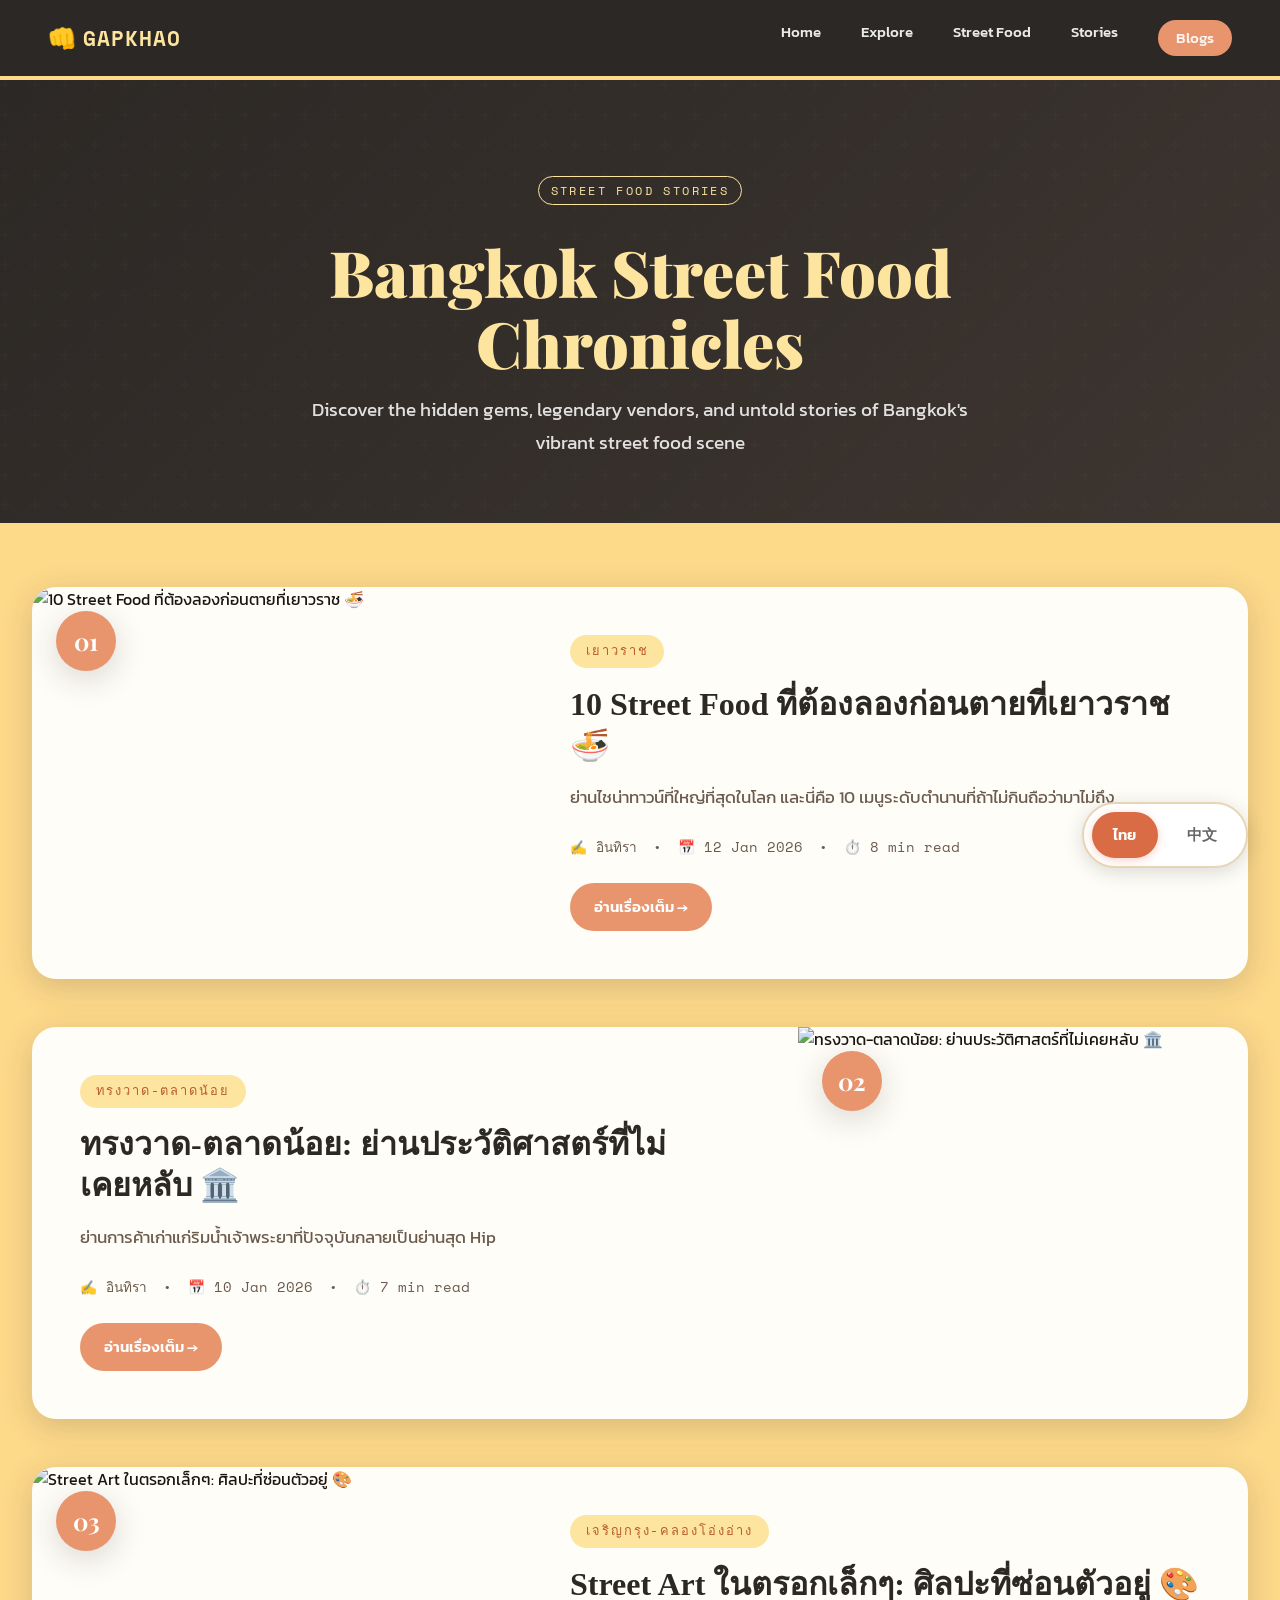
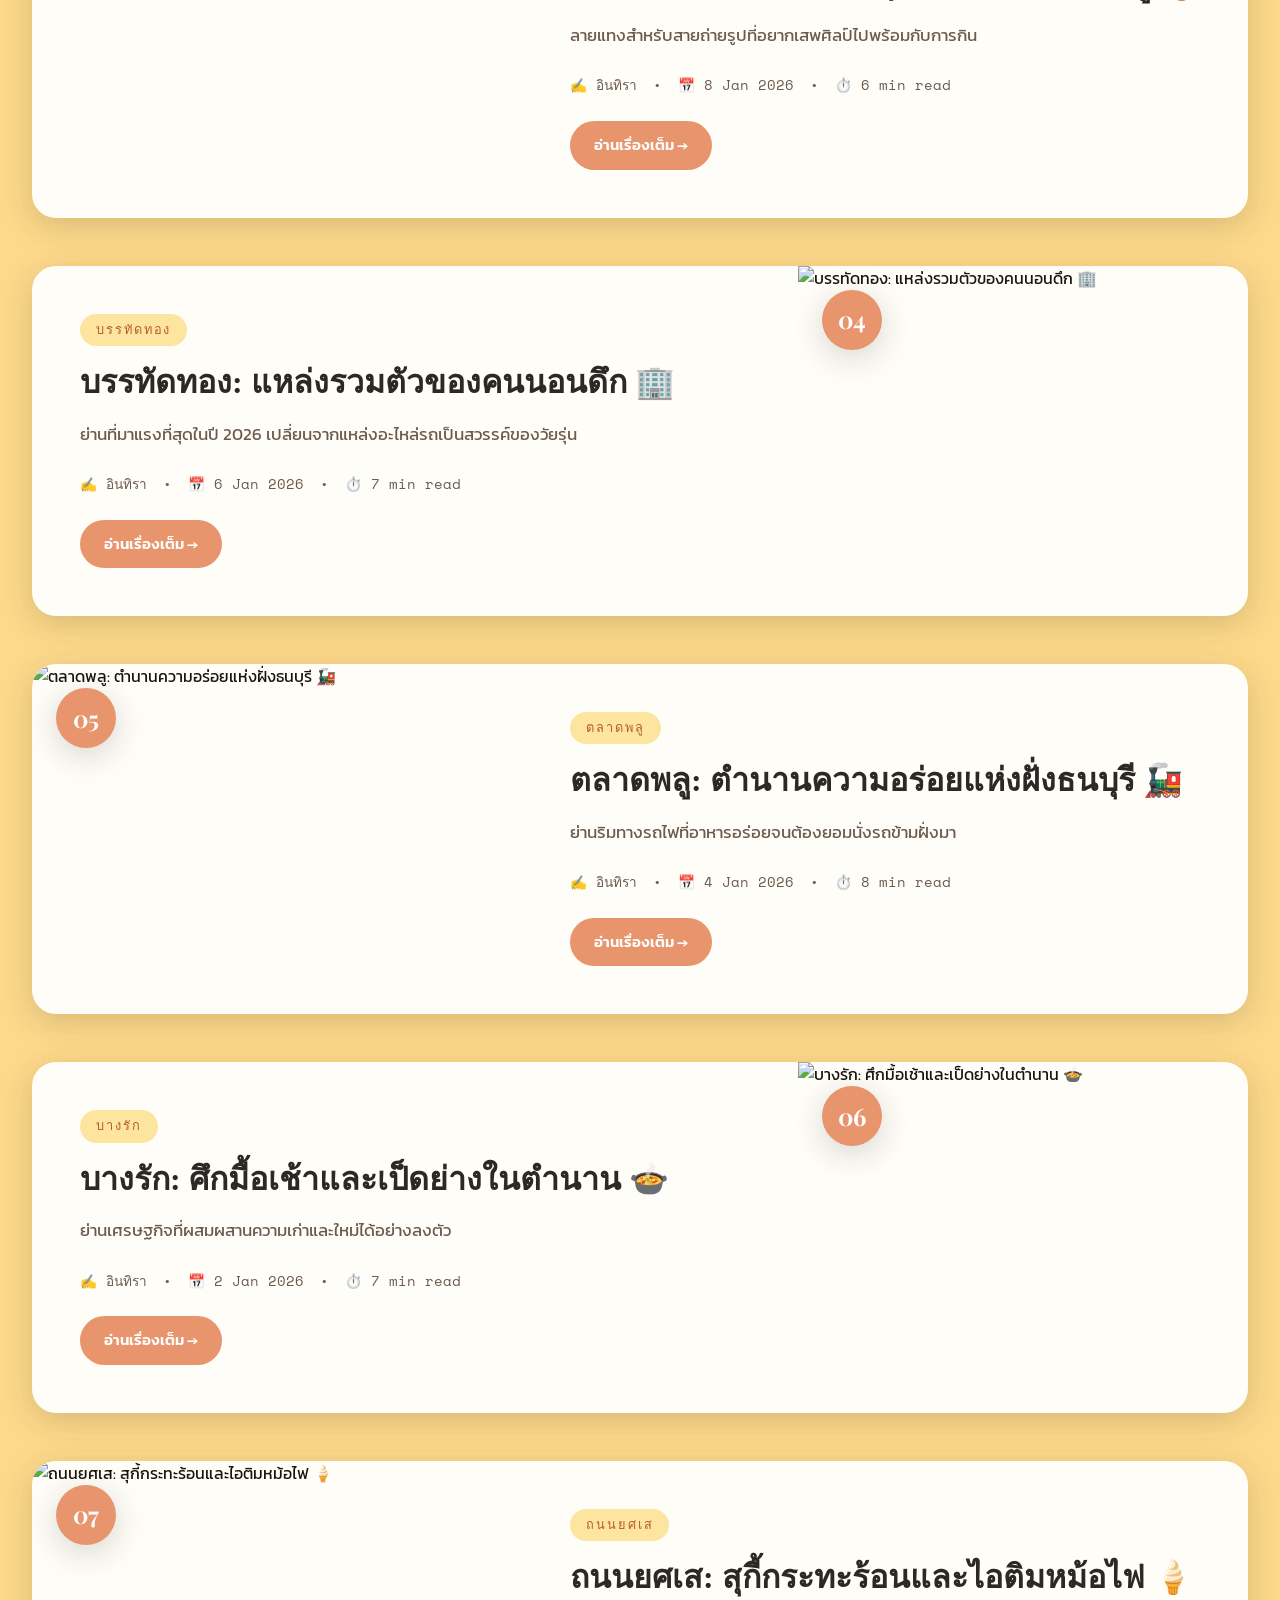
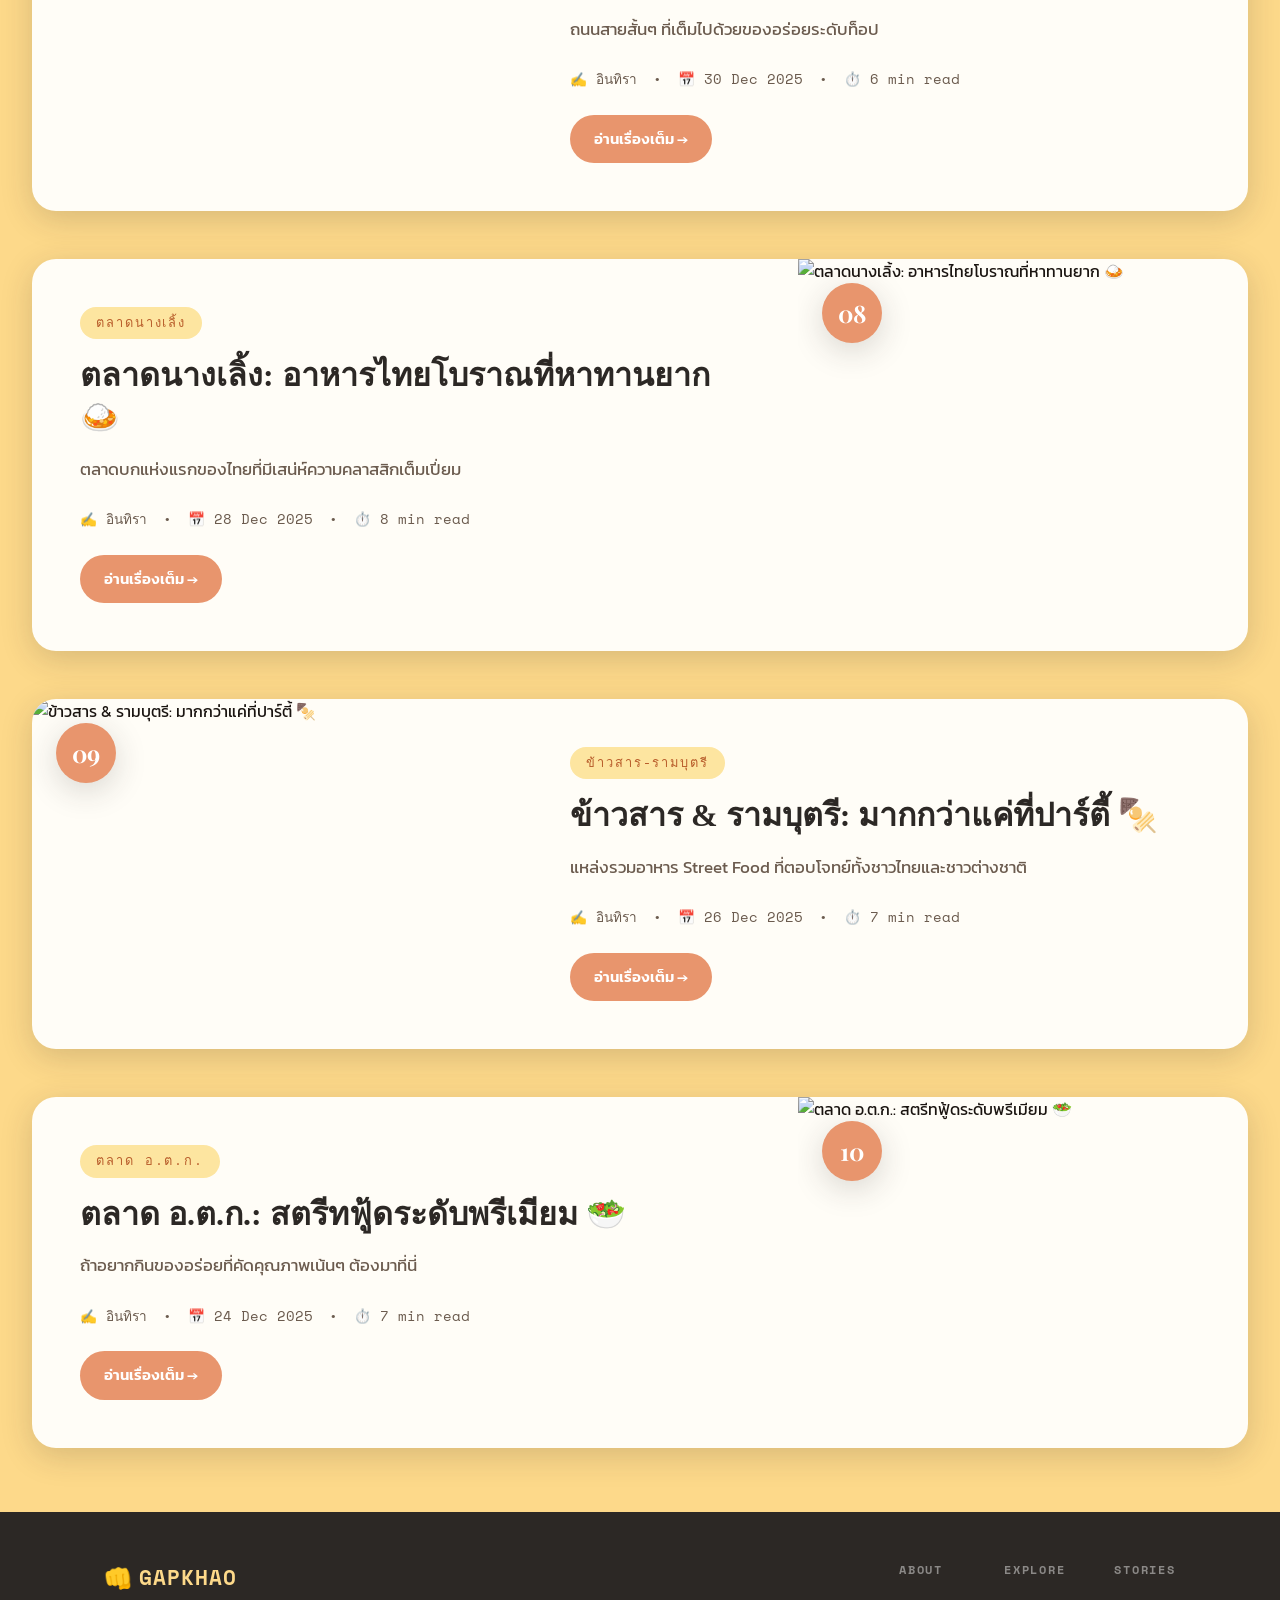
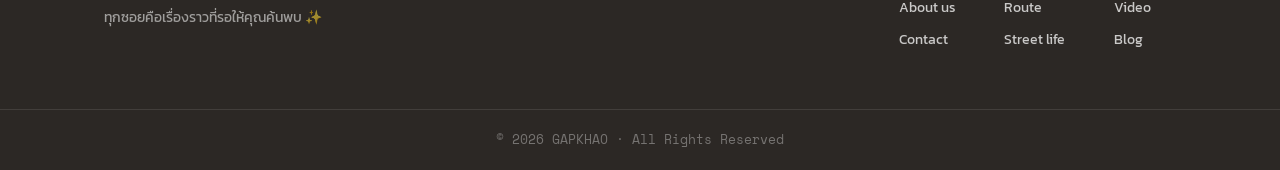
==== GAPKHAO/blogs.html @ a1fffa20 "Add files via upload" ====
<!DOCTYPE html>
<html lang="th">
<head>
  <meta charset="UTF-8" />
  <meta name="viewport" content="width=device-width, initial-scale=1.0" />
  <meta name="description" content="GAPKHAO - Bangkok Street Food Blogs" />
  <title>Blogs | GAPKHAO</title>
  <link rel="preconnect" href="https://fonts.googleapis.com" />
  <link rel="preconnect" href="https://fonts.gstatic.com" crossorigin />
  <link href="https://fonts.googleapis.com/css2?family=Playfair+Display:ital,wght@0,400;0,700;0,900;1,400;1,700&family=Kanit:wght@300;400;500;600;700&family=Space+Mono:wght@400;700&display=swap" rel="stylesheet" />
  <link rel="stylesheet" href="css/style.css" />
  <link rel="stylesheet" href="css/stories-blog.css" />
  <link rel="stylesheet" href="css/blogs-page.css" />
  <link rel="stylesheet" href="css/language-switcher-cn.css" />
</head>
<body>

  <!-- ========== NAVBAR ========== -->
  <header class="navbar scrolled" id="navbar">
    <div class="nav-container">
      <a href="index.html" class="logo">
        <span class="logo-fist">👊</span>
        <span class="logo-text">GAPKHAO</span>
      </a>
      <nav class="nav-links" id="navLinks">
        <a href="index.html" class="nav-link" data-translate="navbar.home">Home</a>
        <a href="explore.html" class="nav-link" data-translate="navbar.explore">Explore</a>
        <a href="street-food.html" class="nav-link" data-translate="navbar.streetFood">Street Food</a>
        <a href="stories.html" class="nav-link" data-translate="navbar.stories">Stories</a>
        <a href="blogs.html" class="nav-link nav-link--active" data-translate="navbar.blogs">Blogs</a>
      </nav>
      <button class="hamburger" id="hamburger" aria-label="Toggle menu">
        <span></span><span></span><span></span>
      </button>
    </div>
  </header>

  <!-- Language Switcher -->
  <div class="language-switcher" id="languageSwitcher">
    <button class="lang-btn active" data-lang="th">ไทย</button>
    <button class="lang-btn" data-lang="zh">中文</button>
  </div>

  <main style="padding-top: 80px;">

    <!-- ========== BLOGS HERO ========== -->
    <section class="blogs-hero">
      <div class="blogs-hero-content">
        <span class="section-tag" data-translate="blogsPage.tag">Street Food Stories</span>
        <h1 class="blogs-hero-title" data-translate="blogsPage.title">Bangkok Street Food Chronicles</h1>
        <p class="blogs-hero-subtitle" data-translate="blogsPage.subtitle">Discover the hidden gems, legendary vendors, and untold stories of Bangkok's vibrant street food scene</p>
      </div>
    </section>

    <!-- ========== BLOGS GRID (HORIZONTAL CARDS) ========== -->
    <section class="blogs-main-section">
      <div class="container-wide">
        <div class="blogs-horizontal-grid" id="blogsHorizontalGrid">
          <!-- Blogs will be inserted here by JavaScript -->
        </div>
      </div>
    </section>

  </main>

  <!-- ========== FOOTER ========== -->
  <footer class="site-footer">
    <div class="footer-inner">
      <div class="footer-brand">
        <a href="index.html" class="logo logo--light">
          <span class="logo-fist">👊</span>
          <span class="logo-text">GAPKHAO</span>
        </a>
        <p data-translate="footer.tagline">ทุกซอยคือเรื่องราวที่รอให้คุณค้นพบ ✨</p>
      </div>

      <nav class="footer-nav">
        <div class="footer-col">
          <h4 data-translate="footer.about">ABOUT</h4>
          <a href="#" data-translate="footer.aboutUs">About us</a>
          <a href="#" data-translate="footer.contact">Contact</a>
        </div>
        <div class="footer-col">
          <h4 data-translate="footer.explore">EXPLORE</h4>
          <a href="explore.html" data-translate="footer.route">Route</a>
          <a href="street-life.html" data-translate="footer.streetLife">Street life</a>
        </div>
        <div class="footer-col">
          <h4 data-translate="footer.stories">STORIES</h4>
          <a href="stories.html" data-translate="footer.video">Video</a>
          <a href="blogs.html" data-translate="footer.blog">Blog</a>
        </div>
      </nav>
    </div>
    <div class="footer-bottom">
      <p data-translate="footer.copyright">© 2026 GAPKHAO · All Rights Reserved</p>
    </div>
  </footer>

  <!-- Toast notification -->
  <div class="toast" id="toast"></div>

  <script src="js/main.js"></script>
  <script src="js/stories-blog.js"></script>
  <script src="js/language-switcher-cn.js"></script>
</body>
</html>
---- GAPKHAO/css/style.css ----
/* ============================================================
   GAPKHAO — Thai Street Culture Website
   CSS Design System + Full Styles
   ============================================================ */

/* ── CSS Variables / Design Tokens ─────────────────────────── */
:root {
  /* Brand Palette (from spec image) */
  --color-header:       #2c2825;  /* Deep charcoal */
  --color-highlight:    #fde5a0;  /* Warm honey */
  --color-bg:           #fdd98a;  /* Golden amber */
  --color-bg-dark:      #e8956d;  /* Terra cotta */

  /* Extended palette */
  --color-text:         #1a1410;
  --color-text-light:   #6b5b4e;
  --color-white:        #fffdf7;
  --color-accent:       #d4a017;  /* Thai gold */
  --color-accent2:      #b85c2a;  /* Brick red */

  /* Typography */
  --font-display:       'Playfair Display', Georgia, serif;
  --font-body:          'Kanit', sans-serif;
  --font-mono:          'Space Mono', monospace;

  /* Spacing */
  --space-xs:  0.5rem;
  --space-sm:  1rem;
  --space-md:  2rem;
  --space-lg:  4rem;
  --space-xl:  6rem;

  /* Motion */
  --ease-out:  cubic-bezier(0.22, 1, 0.36, 1);
  --ease-in-out: cubic-bezier(0.65, 0, 0.35, 1);

  /* Borders */
  --radius-sm:  8px;
  --radius-md:  16px;
  --radius-lg:  24px;
  --radius-pill: 9999px;

  /* Shadows */
  --shadow-sm:  0 2px 8px rgba(44,40,37,0.12);
  --shadow-md:  0 8px 32px rgba(44,40,37,0.18);
  --shadow-lg:  0 24px 64px rgba(44,40,37,0.22);
}

/* ── Reset & Base ────────────────────────────────────────────── */
*, *::before, *::after { box-sizing: border-box; margin: 0; padding: 0; }

html {
  scroll-behavior: smooth;
  scroll-padding-top: 80px;
}

body {
  font-family: var(--font-body);
  background-color: var(--color-bg);
  color: var(--color-text);
  line-height: 1.6;
  overflow-x: hidden;
}

img { display: block; width: 100%; height: 100%; object-fit: cover; }
a { text-decoration: none; color: inherit; }
ul { list-style: none; }
button { cursor: pointer; border: none; background: none; font-family: inherit; }

/* ── Container ───────────────────────────────────────────────── */
.container {
  width: min(90%, 1200px);
  margin-inline: auto;
  padding-block: var(--space-lg);
}

/* ── Typography ─────────────────────────────────────────────── */
.section-tag {
  display: inline-block;
  font-family: var(--font-mono);
  font-size: 0.75rem;
  text-transform: uppercase;
  letter-spacing: 0.2em;
  color: var(--color-accent2);
  border: 1.5px solid var(--color-accent2);
  padding: 4px 12px;
  border-radius: var(--radius-pill);
  margin-bottom: 1rem;
}

.section-title {
  font-family: var(--font-display);
  font-size: clamp(1.8rem, 4vw, 3rem);
  font-weight: 700;
  color: var(--color-header);
  line-height: 1.2;
}

.section-sub {
  color: var(--color-text-light);
  font-size: 1.05rem;
  margin-top: 0.5rem;
}

.section-header {
  text-align: center;
  margin-bottom: var(--space-md);
}

/* ── Buttons ─────────────────────────────────────────────────── */
.btn {
  display: inline-flex;
  align-items: center;
  gap: 0.5rem;
  padding: 14px 32px;
  border-radius: var(--radius-pill);
  font-family: var(--font-body);
  font-weight: 600;
  font-size: 0.95rem;
  transition: transform 0.2s var(--ease-out), box-shadow 0.2s, background 0.2s;
  letter-spacing: 0.04em;
}

.btn:hover { transform: translateY(-2px); box-shadow: var(--shadow-md); }
.btn:active { transform: translateY(0); }

.btn--primary {
  background: var(--color-bg-dark);
  color: var(--color-white);
}
.btn--primary:hover { background: var(--color-accent2); }

.btn--outline {
  border: 2px solid var(--color-white);
  color: var(--color-white);
}
.btn--outline:hover { background: rgba(255,255,255,0.15); }

.btn--sm { padding: 8px 18px; font-size: 0.8rem; }
.btn--full { width: 100%; justify-content: center; }

/* ── Navbar ─────────────────────────────────────────────────── */
.navbar {
  position: fixed;
  top: 0; left: 0; right: 0;
  z-index: 1000;
  background: var(--color-header);
  box-shadow: var(--shadow-md);
  transition: background 0.4s, box-shadow 0.4s;
}

.navbar.scrolled {
  background: var(--color-header);
  box-shadow: var(--shadow-md);
}

/* Ensure navbar text is always readable on non-home pages */
.navbar:not(:has(~ .hero)) {
  background: var(--color-header) !important;
}

.navbar:not(:has(~ .hero)) .logo-text {
  color: var(--color-highlight) !important;
}

.navbar:not(:has(~ .hero)) .nav-link {
  color: rgba(255,255,255,0.9) !important;
}

/* Home page hero - transparent navbar */
.hero ~ .navbar,
body > .navbar:first-of-type {
  background: transparent;
  box-shadow: none;
}

body > .navbar:first-of-type:not(.scrolled) {
  background: transparent;
  box-shadow: none;
}

.nav-container {
  display: flex;
  align-items: center;
  justify-content: space-between;
  padding: 20px clamp(1rem, 4vw, 3rem);
  max-width: 1400px;
  margin-inline: auto;
}

.logo {
  display: flex;
  align-items: center;
  gap: 6px;
  font-family: var(--font-mono);
  font-weight: 700;
  font-size: 1.3rem;
  letter-spacing: 0.05em;
}

.logo-fist { font-size: 1.4rem; }
.logo-text { color: var(--color-bg); }
.navbar:not(.scrolled) .logo-text { color: var(--color-highlight); }

.nav-links {
  display: flex;
  gap: 2.5rem;
}

.nav-link {
  font-family: var(--font-body);
  font-weight: 500;
  color: rgba(255,255,255,0.85);
  font-size: 0.95rem;
  position: relative;
  transition: color 0.2s;
}

.nav-link::after {
  content: '';
  position: absolute;
  bottom: -4px; left: 0;
  width: 0; height: 2px;
  background: var(--color-bg);
  transition: width 0.3s var(--ease-out);
}

.nav-link:hover, .nav-link--active { color: var(--color-highlight); }
.nav-link:hover::after, .nav-link--active::after { width: 100%; }

.nav-link--active {
  background: var(--color-bg-dark);
  padding: 6px 18px;
  border-radius: var(--radius-pill);
  color: var(--color-white);
}
.nav-link--active::after { display: none; }

/* Hamburger */
.hamburger {
  display: none;
  flex-direction: column;
  gap: 5px;
  padding: 4px;
}
.hamburger span {
  display: block;
  width: 24px; height: 2px;
  background: var(--color-white);
  border-radius: 2px;
  transition: transform 0.3s, opacity 0.3s;
}
.hamburger.open span:nth-child(1) { transform: translateY(7px) rotate(45deg); }
.hamburger.open span:nth-child(2) { opacity: 0; }
.hamburger.open span:nth-child(3) { transform: translateY(-7px) rotate(-45deg); }

/* ── Hero ────────────────────────────────────────────────────── */
.hero {
  position: relative;
  min-height: 100svh;
  display: flex;
  align-items: center;
  justify-content: center;
  overflow: hidden;
}

.hero-bg {
  position: absolute;
  inset: 0;
}

.hero-overlay {
  position: absolute;
  inset: 0;
  background: linear-gradient(
    135deg,
    rgba(44,40,37,0.82) 0%,
    rgba(44,40,37,0.55) 50%,
    rgba(44,40,37,0.7) 100%
  );
  z-index: 1;
}

.hero-img-grid {
  display: grid;
  grid-template-columns: 1fr 1fr;
  grid-template-rows: 1fr 1fr;
  height: 100%;
}

.hero-img-cell {
  background-size: cover;
  background-position: center;
  transition: transform 8s ease;
  animation: kenburns 12s ease-in-out infinite alternate;
}

.hero-img-cell:nth-child(2) { animation-delay: -3s; }
.hero-img-cell:nth-child(3) { animation-delay: -6s; }
.hero-img-cell:nth-child(4) { animation-delay: -9s; }

@keyframes kenburns {
  from { transform: scale(1); }
  to   { transform: scale(1.08); }
}

.hero-content {
  position: relative;
  z-index: 2;
  text-align: center;
  color: var(--color-white);
  padding: 2rem;
  max-width: 800px;
}

.hero-eyebrow {
  font-family: var(--font-mono);
  font-size: 0.8rem;
  letter-spacing: 0.35em;
  text-transform: uppercase;
  color: var(--color-highlight);
  margin-bottom: 1.5rem;
}

.hero-headline {
  font-family: var(--font-display);
  font-size: clamp(2.5rem, 7vw, 5.5rem);
  font-weight: 900;
  line-height: 1.05;
  margin-bottom: 1.5rem;
  text-shadow: 0 4px 24px rgba(0,0,0,0.4);
}

.hero-tagline {
  font-size: clamp(1rem, 2vw, 1.2rem);
  color: rgba(255,255,255,0.88);
  margin-bottom: 2.5rem;
  line-height: 1.8;
}

.hero-cta {
  display: flex;
  gap: 1rem;
  justify-content: center;
  flex-wrap: wrap;
}

.hero-cta .btn--primary { background: var(--color-bg-dark); }

/* Scroll hint */
.hero-scroll-hint {
  position: absolute;
  bottom: 2rem; left: 50%;
  transform: translateX(-50%);
  z-index: 2;
  display: flex;
  flex-direction: column;
  align-items: center;
  gap: 0.5rem;
  color: rgba(255,255,255,0.6);
  font-family: var(--font-mono);
  font-size: 0.7rem;
  letter-spacing: 0.2em;
}

.scroll-line {
  width: 1px;
  height: 48px;
  background: linear-gradient(to bottom, rgba(255,255,255,0.6), transparent);
  animation: scrollPulse 2s ease-in-out infinite;
}

@keyframes scrollPulse {
  0%, 100% { transform: scaleY(1); opacity: 0.6; }
  50%       { transform: scaleY(1.2); opacity: 1; }
}

/* ── Ticker Strip ────────────────────────────────────────────── */
.ticker-strip {
  background: var(--color-header);
  color: var(--color-highlight);
  padding: 14px 0;
  overflow: hidden;
  white-space: nowrap;
}

.ticker-track {
  display: inline-flex;
  gap: 2rem;
  animation: ticker 25s linear infinite;
}

.ticker-track span {
  font-family: var(--font-display);
  font-size: 1rem;
  font-style: italic;
}

.ticker-dot { color: var(--color-bg-dark); font-style: normal !important; }

@keyframes ticker {
  from { transform: translateX(0); }
  to   { transform: translateX(-50%); }
}

/* ── Explore Section ─────────────────────────────────────────── */
.explore-section {
  background: var(--color-white);
}

.explore-layout {
  display: grid;
  grid-template-columns: 340px 1fr;
  gap: var(--space-md);
  align-items: start;
}

/* Filter Sidebar */
.explore-sidebar {
  background: var(--color-header);
  border-radius: var(--radius-lg);
  padding: 1.5rem;
  color: var(--color-white);
}

.filter-tabs {
  display: flex;
  gap: 0.5rem;
  flex-wrap: wrap;
  margin-bottom: 1.25rem;
}

.filter-btn {
  padding: 6px 16px;
  border-radius: var(--radius-pill);
  font-size: 0.85rem;
  font-weight: 600;
  background: rgba(255,255,255,0.1);
  color: rgba(255,255,255,0.7);
  transition: all 0.2s;
}

.filter-btn.active, .filter-btn:hover {
  background: var(--color-bg-dark);
  color: var(--color-white);
}

.filter-distance {
  margin-bottom: 1rem;
  font-size: 0.82rem;
  font-family: var(--font-mono);
  color: rgba(255,255,255,0.6);
}

.filter-distance input[type=range] {
  width: 100%;
  margin-top: 0.5rem;
  accent-color: var(--color-bg-dark);
}

.results-count {
  font-family: var(--font-mono);
  font-size: 0.75rem;
  color: rgba(255,255,255,0.5);
  margin-bottom: 1rem;
}

.place-list { display: flex; flex-direction: column; gap: 0.75rem; }

.place-card {
  display: flex;
  align-items: center;
  gap: 0.75rem;
  padding: 0.85rem 1rem;
  border-radius: var(--radius-md);
  background: rgba(255,255,255,0.06);
  border: 1.5px solid transparent;
  cursor: pointer;
  transition: all 0.25s;
}

.place-card:hover, .place-card.active {
  background: rgba(255,255,255,0.12);
  border-color: var(--color-bg-dark);
}

.place-card.active { border-color: var(--color-highlight); }

.place-pin { font-size: 1.2rem; flex-shrink: 0; }

.place-info strong {
  display: block;
  font-size: 0.9rem;
  font-weight: 600;
  color: var(--color-white);
}

.place-info span {
  font-size: 0.77rem;
  color: rgba(255,255,255,0.55);
}

/* Map */
.explore-map {
  position: relative;
  border-radius: var(--radius-lg);
  overflow: hidden;
  box-shadow: var(--shadow-lg);
  min-height: 480px;
}

.map-placeholder {
  position: relative;
  height: 480px;
}

.map-placeholder img {
  width: 100%;
  height: 100%;
  object-fit: cover;
  filter: saturate(0.8);
}

/* Map pins */
.map-pin {
  position: absolute;
  width: 18px; height: 18px;
  border-radius: 50%;
  background: var(--color-bg-dark);
  border: 3px solid white;
  box-shadow: 0 2px 8px rgba(0,0,0,0.3);
  cursor: pointer;
}

.pin-1 { top: 42%; left: 55%; }
.pin-2 { top: 28%; left: 38%; }
.pin-3 { top: 60%; left: 70%; }

.map-popup {
  display: none;
  position: absolute;
  bottom: 130%;
  left: 50%;
  transform: translateX(-50%);
  background: var(--color-header);
  color: var(--color-white);
  border-radius: var(--radius-md);
  padding: 1rem;
  width: 200px;
  box-shadow: var(--shadow-lg);
  text-align: center;
  gap: 0.5rem;
  flex-direction: column;
}

.map-pin:hover .map-popup { display: flex; }

.map-popup strong { font-size: 0.9rem; display: block; margin-bottom: 4px; }
.map-popup span { font-size: 0.75rem; color: rgba(255,255,255,0.65); display: block; margin-bottom: 0.75rem; }

/* ── Street Life Section ─────────────────────────────────────── */
.street-life-section {
  background: var(--color-bg);
}

.street-grid {
  display: grid;
  grid-template-columns: repeat(3, 1fr);
  grid-template-rows: auto auto;
  gap: 16px;
}

.street-card {
  position: relative;
  border-radius: var(--radius-lg);
  overflow: hidden;
  aspect-ratio: 4/3;
  cursor: pointer;
}

.street-card--tall {
  grid-row: span 2;
  aspect-ratio: unset;
}

.street-card--wide {
  grid-column: span 2;
}

.street-card img {
  transition: transform 0.6s var(--ease-out);
}

.street-card:hover img { transform: scale(1.06); }

.street-card-overlay {
  position: absolute;
  inset: 0;
  background: linear-gradient(to top, rgba(44,40,37,0.85) 0%, transparent 50%);
  display: flex;
  flex-direction: column;
  justify-content: flex-end;
  padding: 1.5rem;
  color: var(--color-white);
  transition: background 0.3s;
}

.street-card:hover .street-card-overlay {
  background: linear-gradient(to top, rgba(44,40,37,0.92) 0%, rgba(44,40,37,0.2) 60%);
}

.street-card-tag {
  display: inline-block;
  font-family: var(--font-mono);
  font-size: 0.7rem;
  letter-spacing: 0.15em;
  text-transform: uppercase;
  background: var(--color-bg-dark);
  padding: 3px 10px;
  border-radius: var(--radius-pill);
  margin-bottom: 0.6rem;
  width: fit-content;
}

.street-card-overlay h3 {
  font-family: var(--font-display);
  font-size: clamp(1rem, 2vw, 1.4rem);
  line-height: 1.3;
}

.street-card-overlay p {
  font-size: 0.82rem;
  color: rgba(255,255,255,0.75);
  margin-top: 0.4rem;
}

/* ── Stories / Blog Section ──────────────────────────────────── */
.stories-section {
  background: var(--color-highlight);
}

.stories-layout {
  display: grid;
  grid-template-columns: 1fr 1fr;
  gap: var(--space-md);
  align-items: start;
}

.stories-col-title {
  font-family: var(--font-display);
  font-size: 1.3rem;
  font-weight: 700;
  margin-bottom: 1.25rem;
  color: var(--color-header);
}

/* Video feature */
.video-feature { margin-bottom: 1.25rem; }

.video-thumb {
  position: relative;
  border-radius: var(--radius-md);
  overflow: hidden;
  aspect-ratio: 16/9;
  box-shadow: var(--shadow-md);
}

.play-btn {
  position: absolute;
  top: 50%; left: 50%;
  transform: translate(-50%, -50%);
  width: 56px; height: 56px;
  border-radius: 50%;
  background: var(--color-bg-dark);
  color: white;
  font-size: 1.2rem;
  display: flex;
  align-items: center;
  justify-content: center;
  box-shadow: var(--shadow-md);
  transition: transform 0.2s, background 0.2s;
}

.play-btn:hover { transform: translate(-50%, -50%) scale(1.1); background: var(--color-accent2); }

.play-btn--sm { width: 36px; height: 36px; font-size: 0.8rem; }

.video-meta { padding: 0.75rem 0; }
.video-meta h4 { font-size: 0.95rem; font-weight: 600; line-height: 1.4; color: var(--color-header); }
.video-meta p { font-size: 0.82rem; color: var(--color-text-light); margin-top: 4px; }
.video-meta span { font-size: 0.8rem; font-family: var(--font-mono); color: var(--color-accent2); }

.video-thumbs-row {
  display: grid;
  grid-template-columns: repeat(3, 1fr);
  gap: 0.75rem;
}

.video-thumb-sm {
  position: relative;
  border-radius: var(--radius-sm);
  overflow: hidden;
  aspect-ratio: 16/9;
}

/* Blog cards */
.blog-card {
  display: flex;
  gap: 1rem;
  align-items: center;
  padding: 1rem;
  background: var(--color-white);
  border-radius: var(--radius-md);
  margin-bottom: 0.75rem;
  box-shadow: var(--shadow-sm);
  transition: transform 0.2s, box-shadow 0.2s;
}

.blog-card:hover { transform: translateY(-2px); box-shadow: var(--shadow-md); }

.blog-img {
  width: 72px;
  height: 72px;
  border-radius: var(--radius-sm);
  flex-shrink: 0;
  display: flex;
  align-items: center;
  justify-content: center;
  color: rgba(255,255,255,0.5);
  font-size: 0.65rem;
}

.blog-text h4 {
  font-size: 0.9rem;
  font-weight: 600;
  color: var(--color-header);
  line-height: 1.4;
  margin-bottom: 4px;
}

.blog-text span {
  font-size: 0.75rem;
  color: var(--color-text-light);
  font-family: var(--font-mono);
}

/* ── Planer Section ──────────────────────────────────────────── */
.planer-section {
  background: var(--color-bg-dark);
}

.planer-section .section-tag { border-color: var(--color-highlight); color: var(--color-highlight); }
.planer-section .section-title { color: var(--color-white); }
.planer-section .section-sub { color: rgba(255,255,255,0.7); }

.planer-layout {
  display: grid;
  grid-template-columns: 1fr 1fr;
  gap: var(--space-md);
  align-items: start;
}

/* Form panel */
.planer-form {
  background: var(--color-header);
  border-radius: var(--radius-lg);
  padding: 2rem;
  color: var(--color-white);
}

.planer-form h3 {
  font-family: var(--font-display);
  font-size: 1.4rem;
  margin-bottom: 0.4rem;
}

.planer-sub {
  font-size: 0.85rem;
  color: rgba(255,255,255,0.55);
  margin-bottom: 1.5rem;
}

.day-selector {
  display: flex;
  align-items: center;
  gap: 1rem;
  flex-wrap: wrap;
  margin-bottom: 1.25rem;
  font-size: 0.9rem;
}

.day-btns { display: flex; gap: 0.5rem; flex-wrap: wrap; }

.day-btn {
  padding: 7px 16px;
  border-radius: var(--radius-pill);
  font-size: 0.82rem;
  font-weight: 600;
  background: rgba(255,255,255,0.1);
  color: rgba(255,255,255,0.7);
  transition: all 0.2s;
}

.day-btn.active, .day-btn:hover {
  background: var(--color-bg-dark);
  color: white;
}

.plan-name-field {
  margin-bottom: 1.25rem;
}

.plan-name-field label {
  display: block;
  font-size: 0.82rem;
  color: rgba(255,255,255,0.6);
  margin-bottom: 0.4rem;
}

.plan-name-field input {
  width: 100%;
  padding: 10px 14px;
  border-radius: var(--radius-sm);
  border: 1.5px solid rgba(255,255,255,0.15);
  background: rgba(255,255,255,0.08);
  color: white;
  font-family: var(--font-body);
  font-size: 0.9rem;
  outline: none;
  transition: border-color 0.2s;
}

.plan-name-field input:focus { border-color: var(--color-bg-dark); }
.plan-name-field input::placeholder { color: rgba(255,255,255,0.35); }

.planer-places { margin-bottom: 1.5rem; display: flex; flex-direction: column; gap: 0.65rem; }

.planer-place-item label {
  display: flex;
  align-items: center;
  gap: 0.6rem;
  padding: 0.75rem 1rem;
  border-radius: var(--radius-sm);
  background: rgba(255,255,255,0.06);
  cursor: pointer;
  transition: background 0.2s;
}

.planer-place-item label:hover { background: rgba(255,255,255,0.1); }

.planer-place-item input[type=checkbox] {
  accent-color: var(--color-bg-dark);
  width: 16px; height: 16px;
}

.planer-place-item strong {
  font-size: 0.88rem;
  font-weight: 600;
  flex: 1;
}

.planer-place-item small {
  display: block;
  font-size: 0.72rem;
  color: rgba(255,255,255,0.5);
  margin-top: 2px;
}

/* Preview panel */
.planer-preview {
  background: var(--color-header);
  border-radius: var(--radius-lg);
  padding: 2rem;
  color: var(--color-white);
}

.planer-preview h3 {
  font-family: var(--font-display);
  font-size: 1.3rem;
  margin-bottom: 1.25rem;
  color: var(--color-highlight);
}

.plan-list { display: flex; flex-direction: column; gap: 0.75rem; margin-bottom: 1.5rem; }

.plan-item {
  display: flex;
  align-items: center;
  gap: 1rem;
  padding: 0.85rem 1rem;
  border-radius: var(--radius-md);
  background: rgba(255,255,255,0.06);
  transition: transform 0.2s;
}

.plan-item:hover { transform: translateX(4px); }

.plan-num {
  width: 32px; height: 32px;
  border-radius: 50%;
  display: flex;
  align-items: center;
  justify-content: center;
  font-weight: 700;
  font-size: 0.85rem;
  flex-shrink: 0;
}

.plan-item--1 .plan-num { background: #e53e3e; }
.plan-item--2 .plan-num { background: #ed8936; }
.plan-item--3 .plan-num { background: #48bb78; }
.plan-item--4 .plan-num { background: #4299e1; }

.plan-item strong { display: block; font-size: 0.9rem; }
.plan-item small { font-size: 0.72rem; color: rgba(255,255,255,0.5); }

.plan-actions {
  display: flex;
  gap: 0.75rem;
  margin-bottom: 1rem;
}

.plan-actions .btn--outline { border-color: rgba(255,255,255,0.3); }

.bookmark-toggle { margin-top: 1rem; text-align: center; }

.bookmark-btn {
  display: inline-flex;
  align-items: center;
  gap: 0.5rem;
  padding: 8px 20px;
  border-radius: var(--radius-pill);
  border: 1.5px solid rgba(255,255,255,0.2);
  color: rgba(255,255,255,0.6);
  font-size: 0.85rem;
  transition: all 0.2s;
}

.bookmark-btn:hover, .bookmark-btn.active {
  border-color: var(--color-highlight);
  color: var(--color-highlight);
}

/* ── Footer ──────────────────────────────────────────────────── */
.site-footer {
  background: var(--color-header);
  color: var(--color-white);
  padding-top: 3rem;
}

.footer-inner {
  display: flex;
  gap: 4rem;
  padding: 0 clamp(1.5rem, 5vw, 4rem) 3rem;
  flex-wrap: wrap;
  max-width: 1200px;
  margin-inline: auto;
}

.footer-brand {
  flex: 1;
  min-width: 200px;
}

.footer-brand .logo-text { color: var(--color-bg); }
.logo--light .logo-text { color: var(--color-bg) !important; }

.footer-brand p {
  margin-top: 0.75rem;
  font-size: 0.88rem;
  color: rgba(255,255,255,0.55);
}

.footer-nav {
  display: flex;
  gap: 3rem;
  flex-wrap: wrap;
}

.footer-col h4 {
  font-family: var(--font-mono);
  font-size: 0.78rem;
  letter-spacing: 0.15em;
  color: rgba(255,255,255,0.45);
  margin-bottom: 1rem;
  text-transform: uppercase;
}

.footer-col a {
  display: block;
  font-size: 0.9rem;
  color: rgba(255,255,255,0.75);
  margin-bottom: 0.6rem;
  transition: color 0.2s;
}

.footer-col a:hover { color: var(--color-highlight); }

.footer-bottom {
  border-top: 1px solid rgba(255,255,255,0.1);
  text-align: center;
  padding: 1.25rem;
  font-size: 0.8rem;
  color: rgba(255,255,255,0.35);
  font-family: var(--font-mono);
}

/* ── Toast ───────────────────────────────────────────────────── */
.toast {
  position: fixed;
  bottom: 2rem; right: 2rem;
  background: var(--color-header);
  color: var(--color-highlight);
  padding: 1rem 1.5rem;
  border-radius: var(--radius-md);
  font-size: 0.9rem;
  box-shadow: var(--shadow-lg);
  z-index: 9999;
  transform: translateY(8px);
  opacity: 0;
  pointer-events: none;
  transition: opacity 0.3s, transform 0.3s;
}

.toast.show { opacity: 1; transform: translateY(0); }

/* ── Scroll Reveal Animations ────────────────────────────────── */
.reveal {
  opacity: 0;
  transform: translateY(36px);
  transition: opacity 0.7s var(--ease-out), transform 0.7s var(--ease-out);
}
.reveal.visible { opacity: 1; transform: translateY(0); }

.delay-1 { transition-delay: 0.12s; }
.delay-2 { transition-delay: 0.24s; }
.delay-3 { transition-delay: 0.36s; }

/* ── Responsive ──────────────────────────────────────────────── */
@media (max-width: 1024px) {
  .explore-layout { grid-template-columns: 1fr; }
  .explore-map { min-height: 320px; }
  .street-grid {
    grid-template-columns: repeat(2, 1fr);
  }
  .street-card--tall { grid-row: span 1; aspect-ratio: 4/3; }
  .street-card--wide { grid-column: span 2; }
  .stories-layout { grid-template-columns: 1fr; }
  .planer-layout { grid-template-columns: 1fr; }
}

@media (max-width: 768px) {
  .hamburger { display: flex; }

  .nav-links {
    position: fixed;
    top: 0; right: -100%;
    height: 100vh;
    width: 70vw;
    max-width: 320px;
    background: var(--color-header);
    flex-direction: column;
    justify-content: center;
    align-items: center;
    gap: 2rem;
    transition: right 0.4s var(--ease-out);
    box-shadow: -4px 0 40px rgba(0,0,0,0.4);
  }

  .nav-links.open { right: 0; }
  .nav-link { font-size: 1.1rem; color: var(--color-white); }

  .street-grid { grid-template-columns: 1fr; }
  .street-card--wide { grid-column: span 1; }

  .plan-actions { flex-direction: column; }

  .footer-inner { flex-direction: column; gap: 2rem; }
  .footer-nav { gap: 2rem; }

  .container { padding-block: var(--space-md); }
}

@media (max-width: 480px) {
  .hero-cta { flex-direction: column; align-items: center; }
  .btn { padding: 12px 24px; }
  .day-selector { flex-direction: column; align-items: flex-start; }
}

/* ── History Page ────────────────────────────────────────────── */
.history-hero {
  position: relative;
  min-height: 50vh;
  display: flex;
  align-items: center;
  justify-content: center;
  overflow: hidden;
}

.history-hero-bg {
  position: absolute;
  inset: 0;
}

.history-hero-bg img {
  width: 100%;
  height: 100%;
  object-fit: cover;
}

.history-hero-overlay {
  position: absolute;
  inset: 0;
  background: linear-gradient(135deg, rgba(44,40,37,0.85) 0%, rgba(44,40,37,0.65) 100%);
}

.history-hero-content {
  position: relative;
  z-index: 2;
  text-align: center;
  color: var(--color-white);
  padding: 2rem;
}

.history-hero-title {
  font-family: var(--font-display);
  font-size: clamp(2rem, 5vw, 3.5rem);
  font-weight: 900;
  line-height: 1.2;
  margin-top: 1rem;
  margin-bottom: 0.5rem;
}

.history-hero-subtitle {
  font-family: var(--font-mono);
  font-size: 1rem;
  letter-spacing: 0.2em;
  color: var(--color-highlight);
  text-transform: uppercase;
}

.history-section {
  background: var(--color-white);
  padding: var(--space-lg) 0;
}

.history-intro {
  max-width: 800px;
  margin: 0 auto 4rem;
  text-align: center;
}

.history-lead {
  font-size: clamp(1.1rem, 2vw, 1.3rem);
  line-height: 1.8;
  color: var(--color-text);
  font-weight: 400;
}

/* Timeline */
.history-timeline {
  max-width: 900px;
  margin: 0 auto;
  position: relative;
}

.history-timeline::before {
  content: '';
  position: absolute;
  left: 40px;
  top: 0;
  bottom: 0;
  width: 3px;
  background: linear-gradient(to bottom, var(--color-bg-dark), var(--color-accent));
}

.timeline-item {
  position: relative;
  padding-left: 100px;
  margin-bottom: 4rem;
}

.timeline-marker {
  position: absolute;
  left: 0;
  top: 0;
}

.timeline-icon {
  width: 80px;
  height: 80px;
  border-radius: 50%;
  background: var(--color-bg-dark);
  display: flex;
  align-items: center;
  justify-content: center;
  font-size: 2rem;
  box-shadow: var(--shadow-md);
  border: 4px solid var(--color-white);
}

.timeline-period {
  display: inline-block;
  font-family: var(--font-mono);
  font-size: 0.75rem;
  letter-spacing: 0.15em;
  text-transform: uppercase;
  color: var(--color-accent2);
  background: var(--color-highlight);
  padding: 4px 12px;
  border-radius: var(--radius-pill);
  margin-bottom: 0.75rem;
}

.timeline-title {
  font-family: var(--font-display);
  font-size: clamp(1.5rem, 3vw, 2rem);
  font-weight: 700;
  color: var(--color-header);
  margin-bottom: 0.75rem;
  line-height: 1.3;
}

.timeline-intro {
  font-size: 1.05rem;
  color: var(--color-text-light);
  margin-bottom: 1.5rem;
  line-height: 1.7;
}

.timeline-details {
  display: flex;
  flex-direction: column;
  gap: 1rem;
}

.detail-card {
  background: var(--color-bg);
  border-radius: var(--radius-md);
  padding: 1.5rem;
  border-left: 4px solid var(--color-bg-dark);
  transition: transform 0.2s, box-shadow 0.2s;
}

.detail-card:hover {
  transform: translateX(4px);
  box-shadow: var(--shadow-md);
}

.detail-card h4 {
  font-family: var(--font-body);
  font-size: 1.1rem;
  font-weight: 600;
  color: var(--color-header);
  margin-bottom: 0.5rem;
}

.detail-card p {
  font-size: 0.95rem;
  line-height: 1.7;
  color: var(--color-text);
}

.highlight-card {
  background: var(--color-highlight);
  border-left-color: var(--color-accent);
}

.highlight-card h4 {
  color: var(--color-accent2);
}

/* Conclusion */
.history-conclusion {
  max-width: 800px;
  margin: 3rem auto 0;
}

.conclusion-card {
  background: var(--color-header);
  color: var(--color-white);
  border-radius: var(--radius-lg);
  padding: 2.5rem;
  text-align: center;
  box-shadow: var(--shadow-lg);
}

.conclusion-card h3 {
  font-family: var(--font-display);
  font-size: 1.8rem;
  font-weight: 700;
  color: var(--color-highlight);
  margin-bottom: 1rem;
}

.conclusion-card p {
  font-size: 1.05rem;
  line-height: 1.9;
  color: rgba(255,255,255,0.9);
}

/* History Page Responsive */
@media (max-width: 768px) {
  .history-timeline::before {
    left: 20px;
  }

  .timeline-item {
    padding-left: 70px;
  }

  .timeline-icon {
    width: 60px;
    height: 60px;
    font-size: 1.5rem;
  }

  .timeline-details {
    gap: 0.75rem;
  }

  .detail-card {
    padding: 1.25rem;
  }

  .conclusion-card {
    padding: 2rem 1.5rem;
  }
}

/* ── Thai Pattern Accent (decorative) ────────────────────────── */
.street-life-section::before {
  content: '';
  display: block;
  height: 6px;
  background: repeating-linear-gradient(
    90deg,
    var(--color-bg-dark) 0px,
    var(--color-bg-dark) 20px,
    var(--color-accent) 20px,
    var(--color-accent) 22px,
    var(--color-bg-dark) 22px,
    var(--color-bg-dark) 40px
  );
}

/* Grain texture overlay on hero */
.hero::after {
  content: '';
  position: absolute;
  inset: 0;
  background-image: url("data:image/svg+xml,%3Csvg viewBox='0 0 256 256' xmlns='http://www.w3.org/2000/svg'%3E%3Cfilter id='noise'%3E%3CfeTurbulence type='fractalNoise' baseFrequency='0.9' numOctaves='4' stitchTiles='stitch'/%3E%3C/filter%3E%3Crect width='100%25' height='100%25' filter='url(%23noise)' opacity='0.04'/%3E%3C/svg%3E");
  opacity: 0.35;
  pointer-events: none;
  z-index: 1;
}


/* ══════════════════════════════════════════════════════════════
   NEW HOME PAGE SECTIONS STYLES
   ══════════════════════════════════════════════════════════════ */

/* ── Must-Try Dishes Section ────────────────────────────────── */
.must-try-section {
  background: linear-gradient(180deg, var(--color-white) 0%, rgba(253, 217, 138, 0.15) 100%);
  padding: var(--space-xl) 0;
  position: relative;
  overflow: hidden;
}

.must-try-section::before {
  content: '';
  position: absolute;
  top: -50%;
  right: -10%;
  width: 400px;
  height: 400px;
  background: radial-gradient(circle, rgba(253, 217, 138, 0.1) 0%, transparent 70%);
  border-radius: 50%;
  pointer-events: none;
}

.must-try-section::after {
  content: '';
  position: absolute;
  bottom: -30%;
  left: -5%;
  width: 350px;
  height: 350px;
  background: radial-gradient(circle, rgba(232, 149, 109, 0.08) 0%, transparent 70%);
  border-radius: 50%;
  pointer-events: none;
}

.dishes-grid {
  display: grid;
  grid-template-columns: repeat(auto-fit, minmax(280px, 1fr));
  gap: 2.5rem;
  margin-top: var(--space-md);
  position: relative;
  z-index: 1;
}

.dish-card {
  background: var(--color-white);
  border-radius: var(--radius-lg);
  overflow: hidden;
  transition: transform 0.3s var(--ease-out), box-shadow 0.3s;
  cursor: pointer;
  border: 2px solid transparent;
  position: relative;
}

.dish-card:hover {
  transform: translateY(-12px);
  box-shadow: var(--shadow-lg);
  border-color: var(--color-bg-dark);
}

.dish-image {
  position: relative;
  height: 240px;
  overflow: hidden;
  background: linear-gradient(135deg, var(--color-bg) 0%, var(--color-highlight) 100%);
}

.dish-image img {
  width: 100%;
  height: 100%;
  object-fit: cover;
  transition: transform 0.5s var(--ease-out);
  opacity: 0.95;
}

.dish-card:hover .dish-image img {
  transform: scale(1.12);
  opacity: 1;
}

.dish-badge {
  position: absolute;
  top: 1rem;
  right: 1rem;
  background: rgba(255,255,255,0.95);
  color: var(--color-header);
  padding: 0.5rem 1rem;
  border-radius: var(--radius-pill);
  font-size: 0.8rem;
  font-weight: 700;
  font-family: var(--font-mono);
  box-shadow: var(--shadow-md);
  backdrop-filter: blur(8px);
  letter-spacing: 0.05em;
}

.dish-content {
  padding: 1.75rem;
  background: var(--color-white);
}

.dish-content h3 {
  font-family: var(--font-display);
  font-size: 1.6rem;
  color: var(--color-header);
  margin-bottom: 0.3rem;
  font-weight: 700;
}

.dish-content h4 {
  font-size: 0.95rem;
  color: var(--color-accent2);
  margin-bottom: 0.85rem;
  font-weight: 600;
  letter-spacing: 0.05em;
}

.dish-content p {
  font-size: 0.95rem;
  line-height: 1.7;
  color: var(--color-text);
  margin-bottom: 1.25rem;
}

.find-near-btn {
  width: 100%;
  background: linear-gradient(135deg, var(--color-bg-dark) 0%, var(--color-accent2) 100%);
  color: var(--color-white);
  font-weight: 700;
  letter-spacing: 0.05em;
  transition: all 0.3s var(--ease-out);
}

.find-near-btn:hover {
  transform: translateY(-2px);
  box-shadow: 0 8px 24px rgba(212, 160, 23, 0.3);
}

/* ── Trending Areas Section ─────────────────────────────────── */
.trending-areas-section {
  background: var(--color-bg);
  padding: var(--space-xl) 0;
}

.areas-grid {
  display: grid;
  grid-template-columns: repeat(auto-fit, minmax(320px, 1fr));
  gap: 2rem;
  margin-top: var(--space-md);
}

.area-card {
  background: var(--color-white);
  border-radius: var(--radius-lg);
  overflow: hidden;
  box-shadow: var(--shadow-sm);
  transition: transform 0.3s, box-shadow 0.3s;
}

.area-card:hover {
  transform: translateY(-4px);
  box-shadow: var(--shadow-md);
}

.area-image {
  position: relative;
  height: 240px;
  overflow: hidden;
}

.area-image img {
  width: 100%;
  height: 100%;
  object-fit: cover;
}

.area-overlay {
  position: absolute;
  top: 1rem;
  left: 1rem;
}

.area-rating {
  background: var(--color-bg-dark);
  color: white;
  padding: 0.5rem 1rem;
  border-radius: var(--radius-pill);
  font-size: 0.85rem;
  font-weight: 600;
}

.area-content {
  padding: 1.5rem;
}

.area-content h3 {
  font-family: var(--font-display);
  font-size: 1.6rem;
  color: var(--color-header);
  margin-bottom: 0.25rem;
}

.area-content h4 {
  font-size: 0.9rem;
  color: var(--color-text-light);
  margin-bottom: 1rem;
}

.area-meta {
  display: flex;
  gap: 1rem;
  margin-bottom: 0.75rem;
  font-size: 0.85rem;
  color: var(--color-text-light);
}

.area-specialty {
  font-size: 0.9rem;
  line-height: 1.6;
  color: var(--color-text);
  margin-bottom: 1rem;
  padding: 0.75rem;
  background: var(--color-bg);
  border-radius: var(--radius-sm);
}

.area-link {
  display: inline-block;
  color: var(--color-accent2);
  font-weight: 600;
  font-size: 0.9rem;
  transition: transform 0.2s;
}

.area-link:hover {
  transform: translateX(4px);
}

/* ── Tips Section ───────────────────────────────────────────── */
.tips-section {
  background: var(--color-highlight);
  padding: var(--space-xl) 0;
}

.tips-layout {
  display: grid;
  grid-template-columns: 2fr 1fr;
  gap: 2rem;
  margin-top: var(--space-md);
}

.tips-main, .tips-sidebar {
  display: flex;
  flex-direction: column;
  gap: 1.5rem;
}

.tip-card {
  background: var(--color-white);
  border-radius: var(--radius-md);
  padding: 1.5rem;
  box-shadow: var(--shadow-sm);
}

.tip-featured {
  background: var(--color-header);
  color: var(--color-white);
}

.tip-highlight {
  background: var(--color-bg-dark);
  color: var(--color-white);
}

.tip-icon {
  font-size: 2rem;
  margin-bottom: 0.75rem;
}

.tip-card h3 {
  font-family: var(--font-display);
  font-size: 1.2rem;
  margin-bottom: 0.75rem;
  color: inherit;
}

.tip-card p {
  line-height: 1.7;
  font-size: 0.95rem;
}

.tip-list {
  list-style: none;
  padding: 0;
  margin: 0.75rem 0;
}

.tip-list li {
  padding: 0.5rem 0;
  border-bottom: 1px solid rgba(0,0,0,0.1);
  font-size: 0.9rem;
}

.tip-list li:last-child {
  border-bottom: none;
}

.tip-note {
  margin-top: 0.75rem;
  font-style: italic;
  color: var(--color-accent2);
  font-size: 0.85rem;
}

/* ── Planner Preview Section ────────────────────────────────── */
.planner-preview-section {
  background: var(--color-bg-dark);
  padding: var(--space-xl) 0;
  color: var(--color-white);
}

.planner-preview-content {
  display: grid;
  grid-template-columns: 1fr 1fr;
  gap: 3rem;
  align-items: center;
}

.planner-preview-title {
  font-family: var(--font-display);
  font-size: clamp(1.8rem, 4vw, 2.5rem);
  line-height: 1.3;
  margin: 1rem 0;
}

.planner-preview-desc {
  font-size: 1.05rem;
  line-height: 1.8;
  margin-bottom: 1.5rem;
  color: rgba(255,255,255,0.9);
}

.planner-preview-features {
  display: flex;
  gap: 2rem;
  margin-bottom: 2rem;
}

.preview-feature {
  display: flex;
  align-items: center;
  gap: 0.5rem;
  font-size: 0.9rem;
}

.feature-icon {
  font-size: 1.5rem;
}

.btn-large {
  padding: 1rem 2rem;
  font-size: 1rem;
}

.preview-card {
  background: var(--color-header);
  border-radius: var(--radius-lg);
  padding: 1.5rem;
  box-shadow: var(--shadow-lg);
}

.preview-card-header {
  display: flex;
  justify-content: space-between;
  margin-bottom: 1.5rem;
  padding-bottom: 1rem;
  border-bottom: 2px solid var(--color-bg-dark);
  font-size: 0.9rem;
  font-weight: 600;
}

.preview-route {
  display: flex;
  flex-direction: column;
  gap: 1rem;
}

.route-stop {
  display: flex;
  align-items: center;
  gap: 1rem;
  padding: 0.75rem;
  background: rgba(255,255,255,0.05);
  border-radius: var(--radius-sm);
}

.stop-number {
  width: 32px;
  height: 32px;
  border-radius: 50%;
  background: var(--color-bg-dark);
  display: flex;
  align-items: center;
  justify-content: center;
  font-weight: 700;
  flex-shrink: 0;
}

.stop-info strong {
  display: block;
  font-size: 0.95rem;
  margin-bottom: 0.25rem;
}

.stop-info small {
  font-size: 0.8rem;
  color: rgba(255,255,255,0.6);
}

/* ── Voice of the Street Section ────────────────────────────── */
.voice-section {
  background: var(--color-white);
  padding: var(--space-xl) 0;
}

.voice-layout {
  display: grid;
  grid-template-columns: 1.5fr 1fr;
  gap: 3rem;
  margin-top: var(--space-md);
}

.voice-subtitle {
  font-family: var(--font-display);
  font-size: 1.4rem;
  margin-bottom: 1.5rem;
  color: var(--color-header);
}

.vendor-stories {
  display: flex;
  flex-direction: column;
  gap: 1.5rem;
}

.vendor-card {
  display: flex;
  gap: 1.5rem;
  background: var(--color-bg);
  border-radius: var(--radius-md);
  padding: 1.5rem;
  transition: transform 0.3s, box-shadow 0.3s;
}

.vendor-card:hover {
  transform: translateX(4px);
  box-shadow: var(--shadow-md);
}

.vendor-image {
  width: 120px;
  height: 120px;
  border-radius: var(--radius-md);
  overflow: hidden;
  flex-shrink: 0;
}

.vendor-image img {
  width: 100%;
  height: 100%;
  object-fit: cover;
}

.vendor-content h4 {
  font-size: 1.1rem;
  color: var(--color-header);
  margin-bottom: 0.5rem;
}

.vendor-quote {
  font-style: italic;
  line-height: 1.7;
  color: var(--color-text);
  margin-bottom: 0.75rem;
  font-size: 0.95rem;
}

.vendor-link {
  color: var(--color-accent2);
  font-weight: 600;
  font-size: 0.85rem;
  transition: transform 0.2s;
  display: inline-block;
}

.vendor-link:hover {
  transform: translateX(4px);
}

.community-feed {
  background: var(--color-bg);
  border-radius: var(--radius-lg);
  padding: 2rem;
}

.feed-grid {
  display: grid;
  grid-template-columns: 1fr 1fr;
  gap: 0.75rem;
  margin-bottom: 1.5rem;
}

.feed-item {
  position: relative;
  aspect-ratio: 1;
  border-radius: var(--radius-sm);
  overflow: hidden;
  cursor: pointer;
  transition: transform 0.2s;
}

.feed-item:hover {
  transform: scale(1.05);
}

.feed-item img {
  width: 100%;
  height: 100%;
  object-fit: cover;
}

.feed-overlay {
  position: absolute;
  bottom: 0;
  left: 0;
  right: 0;
  background: linear-gradient(to top, rgba(0,0,0,0.7), transparent);
  padding: 0.75rem;
}

.feed-user {
  color: white;
  font-size: 0.8rem;
  font-weight: 600;
}

.feed-cta {
  text-align: center;
}

.feed-cta p {
  margin-bottom: 1rem;
  color: var(--color-text);
  font-size: 0.95rem;
}

/* ── Responsive for New Sections ────────────────────────────── */
@media (max-width: 1024px) {
  .tips-layout {
    grid-template-columns: 1fr;
  }

  .planner-preview-content {
    grid-template-columns: 1fr;
  }

  .voice-layout {
    grid-template-columns: 1fr;
  }
}

@media (max-width: 768px) {
  .dishes-grid {
    grid-template-columns: 1fr;
  }

  .areas-grid {
    grid-template-columns: 1fr;
  }

  .planner-preview-features {
    flex-direction: column;
    gap: 1rem;
  }

  .feed-grid {
    grid-template-columns: 1fr 1fr;
  }

  .vendor-card {
    flex-direction: column;
  }

  .vendor-image {
    width: 100%;
    height: 200px;
  }
}


/* ══════════════════════════════════════════════════════════════
   INTERACTIVE MAP STYLES (Explore Page)
   ══════════════════════════════════════════════════════════════ */

/* Interactive Map Container */
.interactive-map {
  width: 100%;
  height: 480px;
  border-radius: var(--radius-lg);
  overflow: hidden;
  box-shadow: var(--shadow-lg);
  position: relative;
  z-index: 1;
}

/* Remove old map placeholder styles */
.map-placeholder {
  display: none;
}

/* Place Detail Panel */
.place-detail-panel {
  position: absolute;
  top: 1rem;
  left: 1rem;
  width: 380px;
  max-height: calc(100% - 2rem);
  background: white;
  border-radius: var(--radius-lg);
  box-shadow: var(--shadow-lg);
  overflow-y: auto;
  transform: translateX(-120%);
  transition: transform 0.4s var(--ease-out);
  z-index: 1000;
}

.place-detail-panel.active {
  transform: translateX(0);
}

.close-detail {
  position: absolute;
  top: 1rem;
  right: 1rem;
  width: 32px;
  height: 32px;
  border-radius: 50%;
  background: var(--color-header);
  color: white;
  font-size: 1.2rem;
  display: flex;
  align-items: center;
  justify-content: center;
  cursor: pointer;
  transition: transform 0.2s, background 0.2s;
  z-index: 10;
}

.close-detail:hover {
  transform: rotate(90deg);
  background: var(--color-accent2);
}

.detail-content {
  padding: 1.5rem;
}

.detail-content h3 {
  font-family: var(--font-display);
  font-size: 1.4rem;
  color: var(--color-header);
  margin-bottom: 0.75rem;
  padding-right: 2rem;
  line-height: 1.3;
}

.detail-meta {
  display: flex;
  gap: 1rem;
  flex-wrap: wrap;
  margin-bottom: 1rem;
  padding-bottom: 1rem;
  border-bottom: 2px solid var(--color-bg);
}

.detail-meta span {
  font-size: 0.85rem;
  font-weight: 600;
  color: var(--color-text);
}

.detail-hours,
.detail-address,
.detail-phone {
  font-size: 0.9rem;
  line-height: 1.7;
  color: var(--color-text);
  margin-bottom: 0.75rem;
}

.detail-address {
  padding: 0.75rem;
  background: var(--color-bg);
  border-radius: var(--radius-sm);
  margin-bottom: 1rem;
}

.detail-images {
  display: grid;
  grid-template-columns: 1fr 1fr;
  gap: 0.5rem;
  margin: 1rem 0;
}

.detail-images img {
  width: 100%;
  height: 120px;
  object-fit: cover;
  border-radius: var(--radius-sm);
  cursor: pointer;
  transition: transform 0.2s;
}

.detail-images img:hover {
  transform: scale(1.05);
}

/* Custom Leaflet Marker Styles */
.custom-marker {
  background: transparent !important;
  border: none !important;
}

/* Leaflet Popup Customization */
.leaflet-popup-content-wrapper {
  border-radius: var(--radius-md);
  font-family: var(--font-body);
}

.leaflet-popup-content {
  margin: 1rem;
}

/* Map Controls */
.leaflet-control-zoom {
  border: none !important;
  box-shadow: var(--shadow-md) !important;
}

.leaflet-control-zoom a {
  background: var(--color-header) !important;
  color: white !important;
  border: none !important;
  font-size: 18px !important;
  font-weight: bold !important;
}

.leaflet-control-zoom a:hover {
  background: var(--color-accent2) !important;
}

/* Responsive Map Styles */
@media (max-width: 1024px) {
  .explore-layout {
    grid-template-columns: 1fr;
  }

  .explore-sidebar {
    order: 2;
  }

  .explore-map {
    order: 1;
    min-height: 400px;
  }

  .place-detail-panel {
    width: calc(100% - 2rem);
    max-width: 380px;
  }
}

@media (max-width: 768px) {
  .interactive-map {
    height: 400px;
  }

  .place-detail-panel {
    top: auto;
    bottom: 1rem;
    left: 1rem;
    right: 1rem;
    width: auto;
    max-height: 60vh;
    transform: translateY(120%);
  }

  .place-detail-panel.active {
    transform: translateY(0);
  }

  .detail-images {
    grid-template-columns: repeat(4, 1fr);
  }

  .detail-images img {
    height: 80px;
  }
}

/* Loading State */
.map-loading {
  position: absolute;
  top: 50%;
  left: 50%;
  transform: translate(-50%, -50%);
  text-align: center;
  color: var(--color-text-light);
  font-family: var(--font-mono);
  font-size: 0.9rem;
}

.map-loading::after {
  content: '...';
  animation: dots 1.5s steps(4, end) infinite;
}

@keyframes dots {
  0%, 20% { content: '.'; }
  40% { content: '..'; }
  60%, 100% { content: '...'; }
}
---- GAPKHAO/css/stories-blog.css ----
/* ══════════════════════════════════════════════════════════════
   STORIES BLOG - Interactive Blog System CSS
   Thai Streetfood Softpower Theme
   ══════════════════════════════════════════════════════════════ */

/* ── Blog Grid Layout ────────────────────────────────────────── */
.blog-grid {
  display: grid;
  grid-template-columns: repeat(3, 1fr);
  gap: 1.5rem;
  margin-bottom: 2rem;
}

/* ── Blog Card (New Design) ────────────────────────────────────── */
.blog-card-new {
  background: var(--color-white);
  border-radius: var(--radius-md);
  overflow: hidden;
  box-shadow: var(--shadow-sm);
  transition: all 0.3s ease;
  cursor: pointer;
  display: flex;
  flex-direction: column;
}

.blog-card-new:hover {
  transform: translateY(-8px);
  box-shadow: var(--shadow-lg);
}

.blog-card-image {
  width: 100%;
  height: 200px;
  background-size: cover;
  background-position: center;
  position: relative;
}

.blog-card-image::after {
  content: '';
  position: absolute;
  inset: 0;
  background: linear-gradient(to top, rgba(0,0,0,0.3) 0%, transparent 50%);
}

.blog-card-content {
  padding: 1.5rem;
  flex: 1;
  display: flex;
  flex-direction: column;
}

.blog-card-area {
  display: inline-block;
  font-family: var(--font-mono);
  font-size: 0.75rem;
  text-transform: uppercase;
  letter-spacing: 0.1em;
  color: var(--color-accent2);
  background: var(--color-highlight);
  padding: 4px 12px;
  border-radius: var(--radius-pill);
  margin-bottom: 0.75rem;
  width: fit-content;
}

.blog-card-title {
  font-family: 'Noto Serif Thai', serif;
  font-size: 1.1rem;
  font-weight: 600;
  color: var(--color-header);
  line-height: 1.4;
  margin-bottom: 0.75rem;
  display: -webkit-box;
  -webkit-line-clamp: 2;
  -webkit-box-orient: vertical;
  overflow: hidden;
}

.blog-card-excerpt {
  font-size: 0.9rem;
  color: var(--color-text-light);
  line-height: 1.6;
  margin-bottom: 1rem;
  flex: 1;
  display: -webkit-box;
  -webkit-line-clamp: 3;
  -webkit-box-orient: vertical;
  overflow: hidden;
}

.blog-card-meta {
  display: flex;
  align-items: center;
  gap: 0.5rem;
  font-family: var(--font-mono);
  font-size: 0.75rem;
  color: var(--color-text-light);
}

/* ── Show All Button ────────────────────────────────────────── */
.blog-show-all-btn {
  width: 100%;
  justify-content: center;
  margin-top: 1rem;
}

/* ── Blog Modal Overlay ────────────────────────────────────────── */
.blog-modal-overlay {
  position: fixed;
  top: 0;
  left: 0;
  right: 0;
  bottom: 0;
  background: rgba(0, 0, 0, 0.95);
  z-index: 9999;
  opacity: 0;
  visibility: hidden;
  transition: all 0.4s ease;
  overflow-y: auto;
  -webkit-overflow-scrolling: touch;
}

.blog-modal-overlay.active {
  opacity: 1;
  visibility: visible;
}

/* ── Blog Modal Container ────────────────────────────────────────── */
.blog-modal {
  position: relative;
  max-width: 1000px;
  margin: 2rem auto;
  background: #FFF;
  border-radius: 0;
  transform: translateY(50px);
  transition: transform 0.4s ease;
  box-shadow: 0 20px 60px rgba(0, 0, 0, 0.5);
}

.blog-modal-overlay.active .blog-modal {
  transform: translateY(0);
}

/* ── Close Button ────────────────────────────────────────────── */
.blog-close-btn {
  position: fixed;
  top: 2rem;
  right: 2rem;
  width: 50px;
  height: 50px;
  background: rgba(255, 255, 255, 0.1);
  backdrop-filter: blur(10px);
  border: 2px solid rgba(255, 255, 255, 0.3);
  border-radius: 50%;
  color: white;
  font-size: 1.5rem;
  cursor: pointer;
  z-index: 10000;
  transition: all 0.3s ease;
  display: flex;
  align-items: center;
  justify-content: center;
}

.blog-close-btn:hover {
  background: rgba(255, 255, 255, 0.2);
  transform: rotate(90deg);
}

/* ── Blog Hero Section ────────────────────────────────────────── */
.blog-hero {
  position: relative;
  height: 60vh;
  min-height: 400px;
  overflow: hidden;
}

.blog-hero-image {
  width: 100%;
  height: 100%;
  object-fit: cover;
}

.blog-hero-overlay {
  position: absolute;
  bottom: 0;
  left: 0;
  right: 0;
  padding: 3rem;
  background: linear-gradient(to top, rgba(0, 0, 0, 0.9) 0%, transparent 100%);
}

.blog-area-badge {
  display: inline-block;
  padding: 0.5rem 1.2rem;
  background: rgba(255, 228, 160, 0.9);
  color: #2C2520;
  font-size: 0.85rem;
  font-weight: 700;
  text-transform: uppercase;
  letter-spacing: 0.1em;
  margin-bottom: 1rem;
  font-family: 'Lato', sans-serif;
}

.blog-modal-title {
  font-family: 'Noto Serif Thai', serif;
  font-size: 2.5rem;
  color: white;
  margin-bottom: 1rem;
  line-height: 1.2;
}

.blog-meta {
  display: flex;
  align-items: center;
  gap: 0.75rem;
  font-family: var(--font-mono);
  font-size: 0.9rem;
  color: rgba(255, 255, 255, 0.8);
}

/* ── Blog Modal Content ────────────────────────────────────────── */
.blog-modal-content {
  padding: 3rem;
  max-width: 800px;
  margin: 0 auto;
}

.blog-excerpt {
  font-size: 1.2rem;
  line-height: 1.8;
  color: var(--color-text-light);
  margin-bottom: 2rem;
  padding-bottom: 2rem;
  border-bottom: 2px solid var(--color-highlight);
}

.blog-body {
  font-family: 'Noto Serif Thai', serif;
  font-size: 1.05rem;
  line-height: 1.9;
  color: var(--color-text);
}

.blog-body h3 {
  font-family: 'Playfair Display', serif;
  font-size: 1.8rem;
  color: var(--color-header);
  margin: 2rem 0 1rem;
}

.blog-body h4 {
  font-family: 'Noto Serif Thai', serif;
  font-size: 1.3rem;
  color: var(--color-accent2);
  margin: 1.5rem 0 0.75rem;
}

.blog-body p {
  margin-bottom: 1.25rem;
}

.blog-body ul {
  list-style: none;
  padding-left: 0;
  margin: 1rem 0;
}

.blog-body ul li {
  padding-left: 1.5rem;
  margin-bottom: 0.5rem;
  position: relative;
}

.blog-body ul li::before {
  content: '•';
  position: absolute;
  left: 0;
  color: var(--color-accent2);
  font-weight: bold;
}

/* ── Blog Special Sections ────────────────────────────────────────── */
.blog-tips,
.blog-highlight,
.blog-photo-tips,
.blog-nightlife,
.blog-local-tip,
.blog-business-lunch,
.blog-trendy,
.blog-heritage,
.blog-tourist-friendly,
.blog-premium {
  background: linear-gradient(135deg, #FFE4A0 0%, #F5C97A 100%);
  padding: 2rem;
  margin: 2rem 0;
  border-left: 4px solid var(--color-accent2);
  border-radius: var(--radius-sm);
}

.blog-tips h4,
.blog-highlight h4,
.blog-photo-tips h4,
.blog-nightlife h4,
.blog-local-tip h4,
.blog-business-lunch h4,
.blog-trendy h4,
.blog-heritage h4,
.blog-tourist-friendly h4,
.blog-premium h4 {
  font-family: 'Noto Serif Thai', serif;
  font-size: 1.2rem;
  color: var(--color-header);
  margin-bottom: 1rem;
}

.blog-tips p,
.blog-highlight p,
.blog-nightlife p,
.blog-local-tip p,
.blog-business-lunch p,
.blog-trendy p,
.blog-heritage p,
.blog-tourist-friendly p,
.blog-premium p {
  color: var(--color-text);
  margin-bottom: 0;
}

/* ── Location Section ────────────────────────────────────────── */
.blog-location-section {
  background: var(--color-header);
  color: white;
  padding: 2.5rem;
  margin: 3rem -3rem;
  text-align: center;
}

.blog-location-title {
  font-family: 'Playfair Display', serif;
  font-size: 1.8rem;
  color: var(--color-highlight);
  margin-bottom: 1rem;
}

.blog-location-text {
  font-family: 'Noto Serif Thai', serif;
  font-size: 1.1rem;
  color: rgba(255, 255, 255, 0.9);
  margin-bottom: 1.5rem;
  line-height: 1.7;
}

.blog-map-btn {
  display: inline-block;
  padding: 0.75rem 2rem;
  background: var(--color-bg-dark);
  color: white;
  border-radius: var(--radius-pill);
  font-weight: 600;
  transition: all 0.3s ease;
  text-decoration: none;
}

.blog-map-btn:hover {
  background: var(--color-accent2);
  transform: translateY(-2px);
  box-shadow: var(--shadow-md);
}

/* ── Share Section ────────────────────────────────────────── */
.blog-share-section {
  text-align: center;
  padding: 2rem 0;
  border-top: 1px solid var(--color-highlight);
  margin-top: 2rem;
}

.blog-share-section h4 {
  font-family: 'Noto Serif Thai', serif;
  font-size: 1.1rem;
  color: var(--color-header);
  margin-bottom: 1rem;
}

.blog-share-buttons {
  display: flex;
  gap: 1rem;
  justify-content: center;
}

.share-btn {
  padding: 0.75rem 1.5rem;
  background: var(--color-highlight);
  color: var(--color-header);
  border-radius: var(--radius-pill);
  font-weight: 600;
  font-size: 0.9rem;
  cursor: pointer;
  transition: all 0.3s ease;
  border: none;
}

.share-btn:hover {
  background: var(--color-bg-dark);
  color: white;
  transform: translateY(-2px);
}

/* ── Responsive Design ────────────────────────────────────────── */
@media (max-width: 1024px) {
  .blog-grid {
    grid-template-columns: repeat(2, 1fr);
  }
}

@media (max-width: 768px) {
  .blog-grid {
    grid-template-columns: 1fr;
  }

  .blog-modal {
    margin: 0;
    border-radius: 0;
  }

  .blog-hero {
    height: 50vh;
    min-height: 350px;
  }

  .blog-hero-overlay {
    padding: 2rem 1.5rem;
  }

  .blog-modal-title {
    font-size: 1.8rem;
  }

  .blog-modal-content {
    padding: 2rem 1.5rem;
  }

  .blog-location-section {
    margin: 2rem -1.5rem;
    padding: 2rem 1.5rem;
  }

  .blog-close-btn {
    top: 1rem;
    right: 1rem;
    width: 40px;
    height: 40px;
  }

  .blog-share-buttons {
    flex-direction: column;
  }
}

/* ── Animation ────────────────────────────────────────────── */
@keyframes fadeInUp {
  from {
    opacity: 0;
    transform: translateY(30px);
  }
  to {
    opacity: 1;
    transform: translateY(0);
  }
}

.blog-modal-overlay.active .blog-body > * {
  animation: fadeInUp 0.6s ease forwards;
}

/* ── Hover Effects ────────────────────────────────────────── */
.blog-card-new::after {
  content: 'อ่านเพิ่มเติม →';
  position: absolute;
  bottom: 1.5rem;
  right: 1.5rem;
  background: var(--color-bg-dark);
  color: white;
  padding: 0.5rem 1rem;
  border-radius: var(--radius-pill);
  font-size: 0.85rem;
  font-weight: 600;
  opacity: 0;
  transform: translateY(10px);
  transition: all 0.3s ease;
  font-family: 'Noto Serif Thai', serif;
}

.blog-card-new:hover::after {
  opacity: 1;
  transform: translateY(0);
}

.blog-card-new {
  position: relative;
}
---- GAPKHAO/css/blogs-page.css ----
/* ══════════════════════════════════════════════════════════════
   BLOGS PAGE - Horizontal Layout
   Thai Streetfood Softpower Theme
   ══════════════════════════════════════════════════════════════ */

/* ── Blogs Hero Section ────────────────────────────────────────── */
.blogs-hero {
  background: linear-gradient(135deg, var(--color-header) 0%, #3d3530 100%);
  padding: 6rem 2rem 4rem;
  text-align: center;
  position: relative;
  overflow: hidden;
}

.blogs-hero::before {
  content: '';
  position: absolute;
  top: 0;
  left: 0;
  right: 0;
  bottom: 0;
  background: url("data:image/svg+xml,%3Csvg width='60' height='60' viewBox='0 0 60 60' xmlns='http://www.w3.org/2000/svg'%3E%3Cg fill='none' fill-rule='evenodd'%3E%3Cg fill='%23FFE4A0' fill-opacity='0.05'%3E%3Cpath d='M36 34v-4h-2v4h-4v2h4v4h2v-4h4v-2h-4zm0-30V0h-2v4h-4v2h4v4h2V6h4V4h-4zM6 34v-4H4v4H0v2h4v4h2v-4h4v-2H6zM6 4V0H4v4H0v2h4v4h2V6h4V4H6z'/%3E%3C/g%3E%3C/g%3E%3C/svg%3E");
  opacity: 0.3;
}

.blogs-hero-content {
  position: relative;
  z-index: 1;
  max-width: 800px;
  margin: 0 auto;
}

.blogs-hero .section-tag {
  border-color: var(--color-highlight);
  color: var(--color-highlight);
}

.blogs-hero-title {
  font-family: var(--font-display);
  font-size: clamp(2.5rem, 5vw, 4rem);
  font-weight: 900;
  color: var(--color-highlight);
  margin: 1rem 0;
  line-height: 1.1;
}

.blogs-hero-subtitle {
  font-size: clamp(1rem, 2vw, 1.2rem);
  color: rgba(255, 255, 255, 0.85);
  line-height: 1.7;
  max-width: 700px;
  margin: 0 auto;
}

/* ── Main Blogs Section ────────────────────────────────────────── */
.blogs-main-section {
  background: var(--color-bg);
  padding: 4rem 0;
  min-height: 60vh;
}

.container-wide {
  width: min(95%, 1400px);
  margin: 0 auto;
}

/* ── Horizontal Blog Grid ────────────────────────────────────────── */
.blogs-horizontal-grid {
  display: flex;
  flex-direction: column;
  gap: 3rem;
}

/* ── Horizontal Blog Card ────────────────────────────────────────── */
.blog-card-horizontal {
  display: grid;
  grid-template-columns: 450px 1fr;
  gap: 2.5rem;
  background: var(--color-white);
  border-radius: var(--radius-lg);
  overflow: hidden;
  box-shadow: var(--shadow-md);
  transition: all 0.4s ease;
  cursor: pointer;
  position: relative;
}

.blog-card-horizontal:hover {
  transform: translateY(-8px);
  box-shadow: var(--shadow-lg);
}

/* Alternate layout for even cards */
.blog-card-horizontal:nth-child(even) {
  grid-template-columns: 1fr 450px;
}

.blog-card-horizontal:nth-child(even) .blog-card-h-image {
  order: 2;
}

.blog-card-horizontal:nth-child(even) .blog-card-h-content {
  order: 1;
}

/* ── Blog Card Image ────────────────────────────────────────────── */
.blog-card-h-image {
  position: relative;
  height: 100%;
  min-height: 350px;
  overflow: hidden;
}

.blog-card-h-image img {
  width: 100%;
  height: 100%;
  object-fit: cover;
  transition: transform 0.6s ease;
}

.blog-card-horizontal:hover .blog-card-h-image img {
  transform: scale(1.08);
}

.blog-card-h-number {
  position: absolute;
  top: 1.5rem;
  left: 1.5rem;
  width: 60px;
  height: 60px;
  background: var(--color-bg-dark);
  color: white;
  border-radius: 50%;
  display: flex;
  align-items: center;
  justify-content: center;
  font-family: var(--font-display);
  font-size: 1.5rem;
  font-weight: 700;
  box-shadow: var(--shadow-md);
  z-index: 2;
}

/* ── Blog Card Content ────────────────────────────────────────────── */
.blog-card-h-content {
  padding: 3rem;
  display: flex;
  flex-direction: column;
  justify-content: center;
}

.blog-card-h-area {
  display: inline-block;
  font-family: var(--font-mono);
  font-size: 0.8rem;
  text-transform: uppercase;
  letter-spacing: 0.15em;
  color: var(--color-accent2);
  background: var(--color-highlight);
  padding: 6px 16px;
  border-radius: var(--radius-pill);
  margin-bottom: 1rem;
  width: fit-content;
}

.blog-card-h-title {
  font-family: 'Noto Serif Thai', serif;
  font-size: clamp(1.5rem, 3vw, 2rem);
  font-weight: 700;
  color: var(--color-header);
  line-height: 1.3;
  margin-bottom: 1rem;
}

.blog-card-h-excerpt {
  font-size: 1.05rem;
  color: var(--color-text-light);
  line-height: 1.8;
  margin-bottom: 1.5rem;
}

.blog-card-h-meta {
  display: flex;
  align-items: center;
  gap: 1rem;
  font-family: var(--font-mono);
  font-size: 0.85rem;
  color: var(--color-text-light);
  margin-bottom: 1.5rem;
}

.blog-card-h-meta span {
  display: flex;
  align-items: center;
  gap: 0.3rem;
}

.blog-card-h-read-more {
  display: inline-flex;
  align-items: center;
  gap: 0.5rem;
  padding: 0.75rem 1.5rem;
  background: var(--color-bg-dark);
  color: white;
  border-radius: var(--radius-pill);
  font-weight: 600;
  font-size: 0.95rem;
  transition: all 0.3s ease;
  width: fit-content;
}

.blog-card-horizontal:hover .blog-card-h-read-more {
  background: var(--color-accent2);
  transform: translateX(4px);
}

/* ── Decorative Elements ────────────────────────────────────────── */
.blog-card-horizontal::before {
  content: '';
  position: absolute;
  top: 0;
  left: 0;
  width: 4px;
  height: 100%;
  background: linear-gradient(to bottom, var(--color-bg-dark), var(--color-accent));
  opacity: 0;
  transition: opacity 0.3s ease;
}

.blog-card-horizontal:hover::before {
  opacity: 1;
}

/* ── Responsive Design ────────────────────────────────────────────── */
@media (max-width: 1024px) {
  .blog-card-horizontal,
  .blog-card-horizontal:nth-child(even) {
    grid-template-columns: 1fr;
  }

  .blog-card-horizontal:nth-child(even) .blog-card-h-image,
  .blog-card-horizontal:nth-child(even) .blog-card-h-content {
    order: initial;
  }

  .blog-card-h-image {
    min-height: 300px;
  }

  .blog-card-h-content {
    padding: 2rem;
  }
}

@media (max-width: 768px) {
  .blogs-hero {
    padding: 4rem 1.5rem 3rem;
  }

  .blogs-main-section {
    padding: 3rem 0;
  }

  .blogs-horizontal-grid {
    gap: 2rem;
  }

  .blog-card-h-image {
    min-height: 250px;
  }

  .blog-card-h-content {
    padding: 1.5rem;
  }

  .blog-card-h-title {
    font-size: 1.5rem;
  }

  .blog-card-h-excerpt {
    font-size: 1rem;
  }

  .blog-card-h-number {
    width: 50px;
    height: 50px;
    font-size: 1.2rem;
    top: 1rem;
    left: 1rem;
  }
}

/* ── Animation ────────────────────────────────────────────────── */
@keyframes fadeInUp {
  from {
    opacity: 0;
    transform: translateY(40px);
  }
  to {
    opacity: 1;
    transform: translateY(0);
  }
}

.blog-card-horizontal {
  animation: fadeInUp 0.6s ease forwards;
}

.blog-card-horizontal:nth-child(1) { animation-delay: 0.1s; }
.blog-card-horizontal:nth-child(2) { animation-delay: 0.2s; }
.blog-card-horizontal:nth-child(3) { animation-delay: 0.3s; }
.blog-card-horizontal:nth-child(4) { animation-delay: 0.4s; }
.blog-card-horizontal:nth-child(5) { animation-delay: 0.5s; }
.blog-card-horizontal:nth-child(6) { animation-delay: 0.6s; }
.blog-card-horizontal:nth-child(7) { animation-delay: 0.7s; }
.blog-card-horizontal:nth-child(8) { animation-delay: 0.8s; }
.blog-card-horizontal:nth-child(9) { animation-delay: 0.9s; }
.blog-card-horizontal:nth-child(10) { animation-delay: 1s; }

/* ── Loading State ────────────────────────────────────────────── */
.blogs-horizontal-grid:empty::after {
  content: 'Loading blogs...';
  display: block;
  text-align: center;
  padding: 4rem;
  font-family: var(--font-mono);
  color: var(--color-text-light);
  font-size: 1.2rem;
}
---- GAPKHAO/css/language-switcher-cn.css ----
/* ══════════════════════════════════════════════════════════════
   LANGUAGE SWITCHER - Thai/Chinese
   ══════════════════════════════════════════════════════════════ */

.language-switcher {
  position: fixed;
  bottom: 2rem;
  right: 2rem;
  z-index: 9999;
  display: flex;
  gap: 0.5rem;
  background: white;
  padding: 0.5rem;
  border-radius: 50px;
  box-shadow: 0 4px 20px rgba(0, 0, 0, 0.15);
  border: 2px solid #E8D5B5;
}

.lang-btn {
  padding: 0.6rem 1.2rem;
  border: 2px solid transparent;
  background: transparent;
  border-radius: 50px;
  font-family: 'Kanit', sans-serif;
  font-size: 0.95rem;
  font-weight: 600;
  color: #666;
  cursor: pointer;
  transition: all 0.3s ease;
  min-width: 60px;
}

.lang-btn:hover {
  background: #FFF5DC;
  color: #D96B45;
}

.lang-btn.active {
  background: #D96B45;
  border-color: #D96B45;
  color: white;
  box-shadow: 0 2px 8px rgba(217, 107, 69, 0.3);
}

/* Mobile responsive */
@media (max-width: 768px) {
  .language-switcher {
    bottom: 1rem;
    right: 1rem;
    padding: 0.4rem;
  }

  .lang-btn {
    padding: 0.5rem 1rem;
    font-size: 0.85rem;
    min-width: 50px;
  }
}

/* Animation */
@keyframes fadeInUp {
  from {
    opacity: 0;
    transform: translateY(20px);
  }
  to {
    opacity: 1;
    transform: translateY(0);
  }
}

.language-switcher {
  animation: fadeInUp 0.5s ease 0.5s both;
}
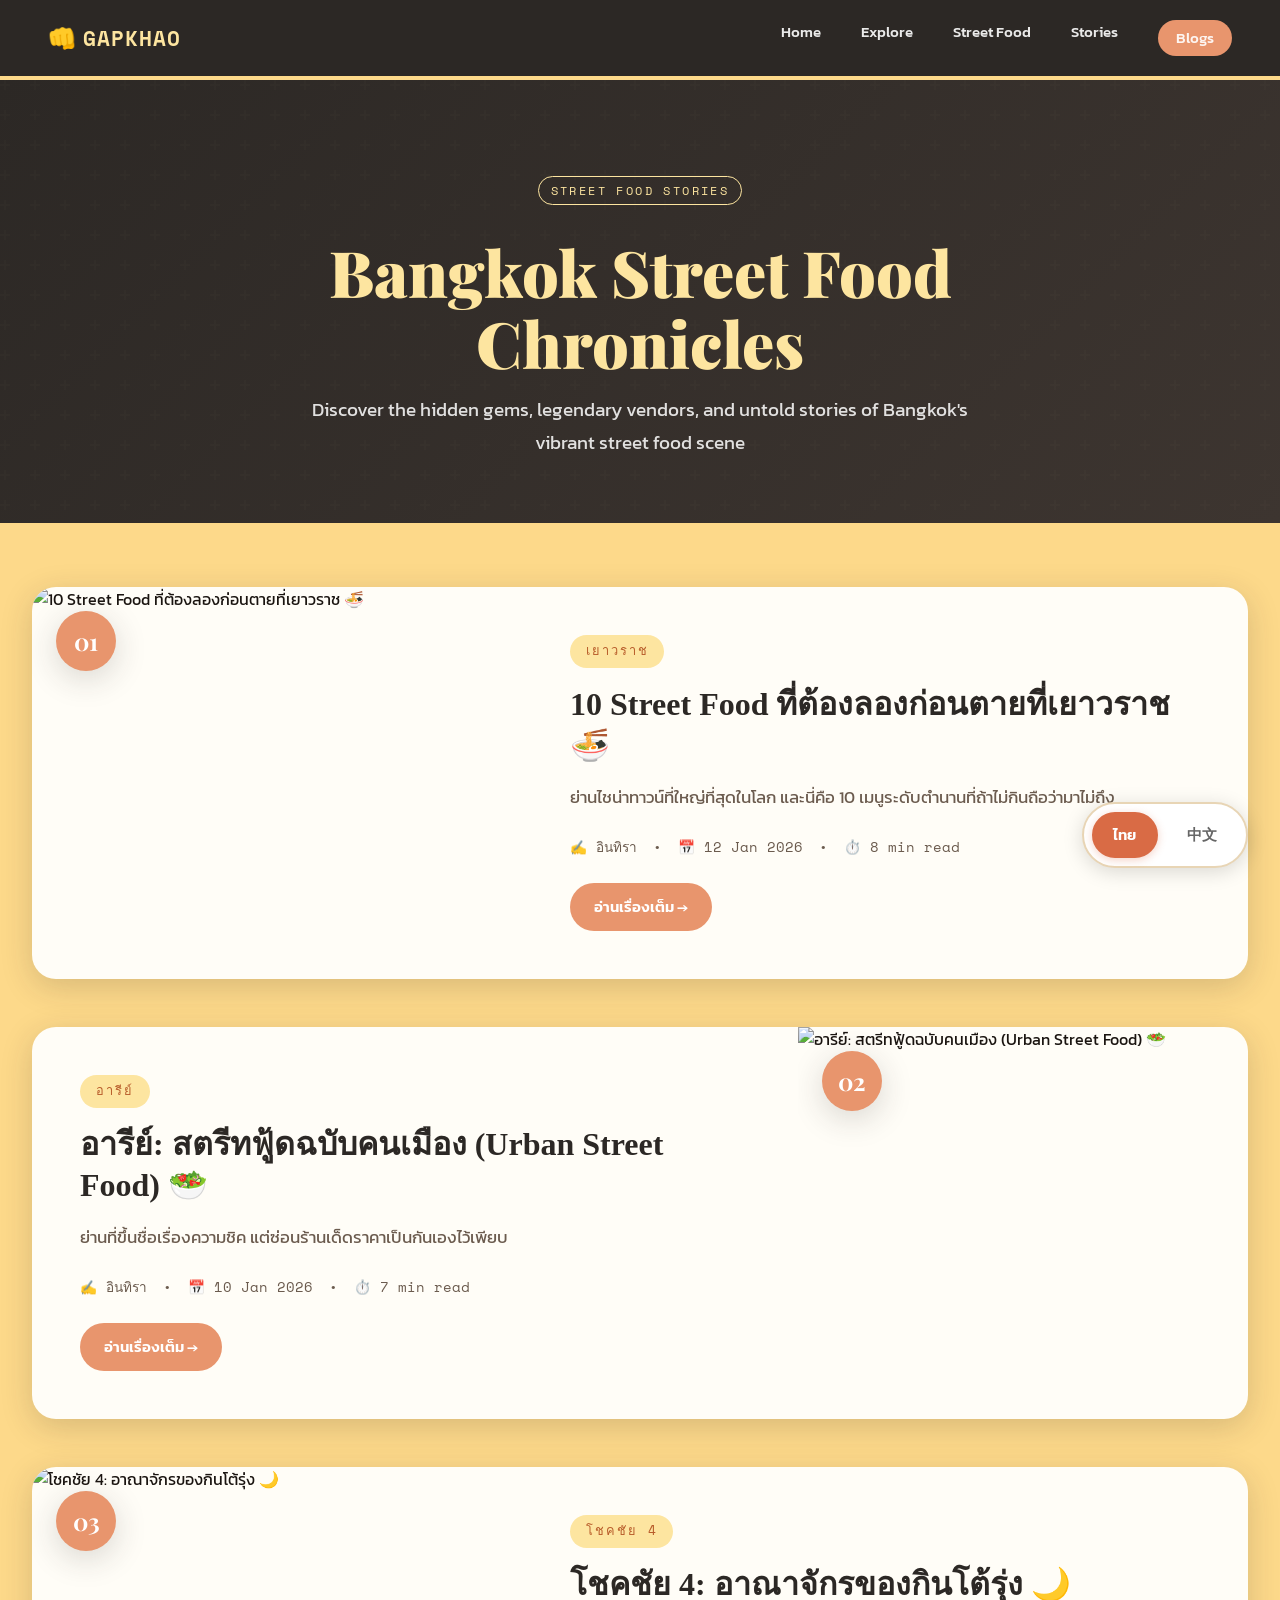
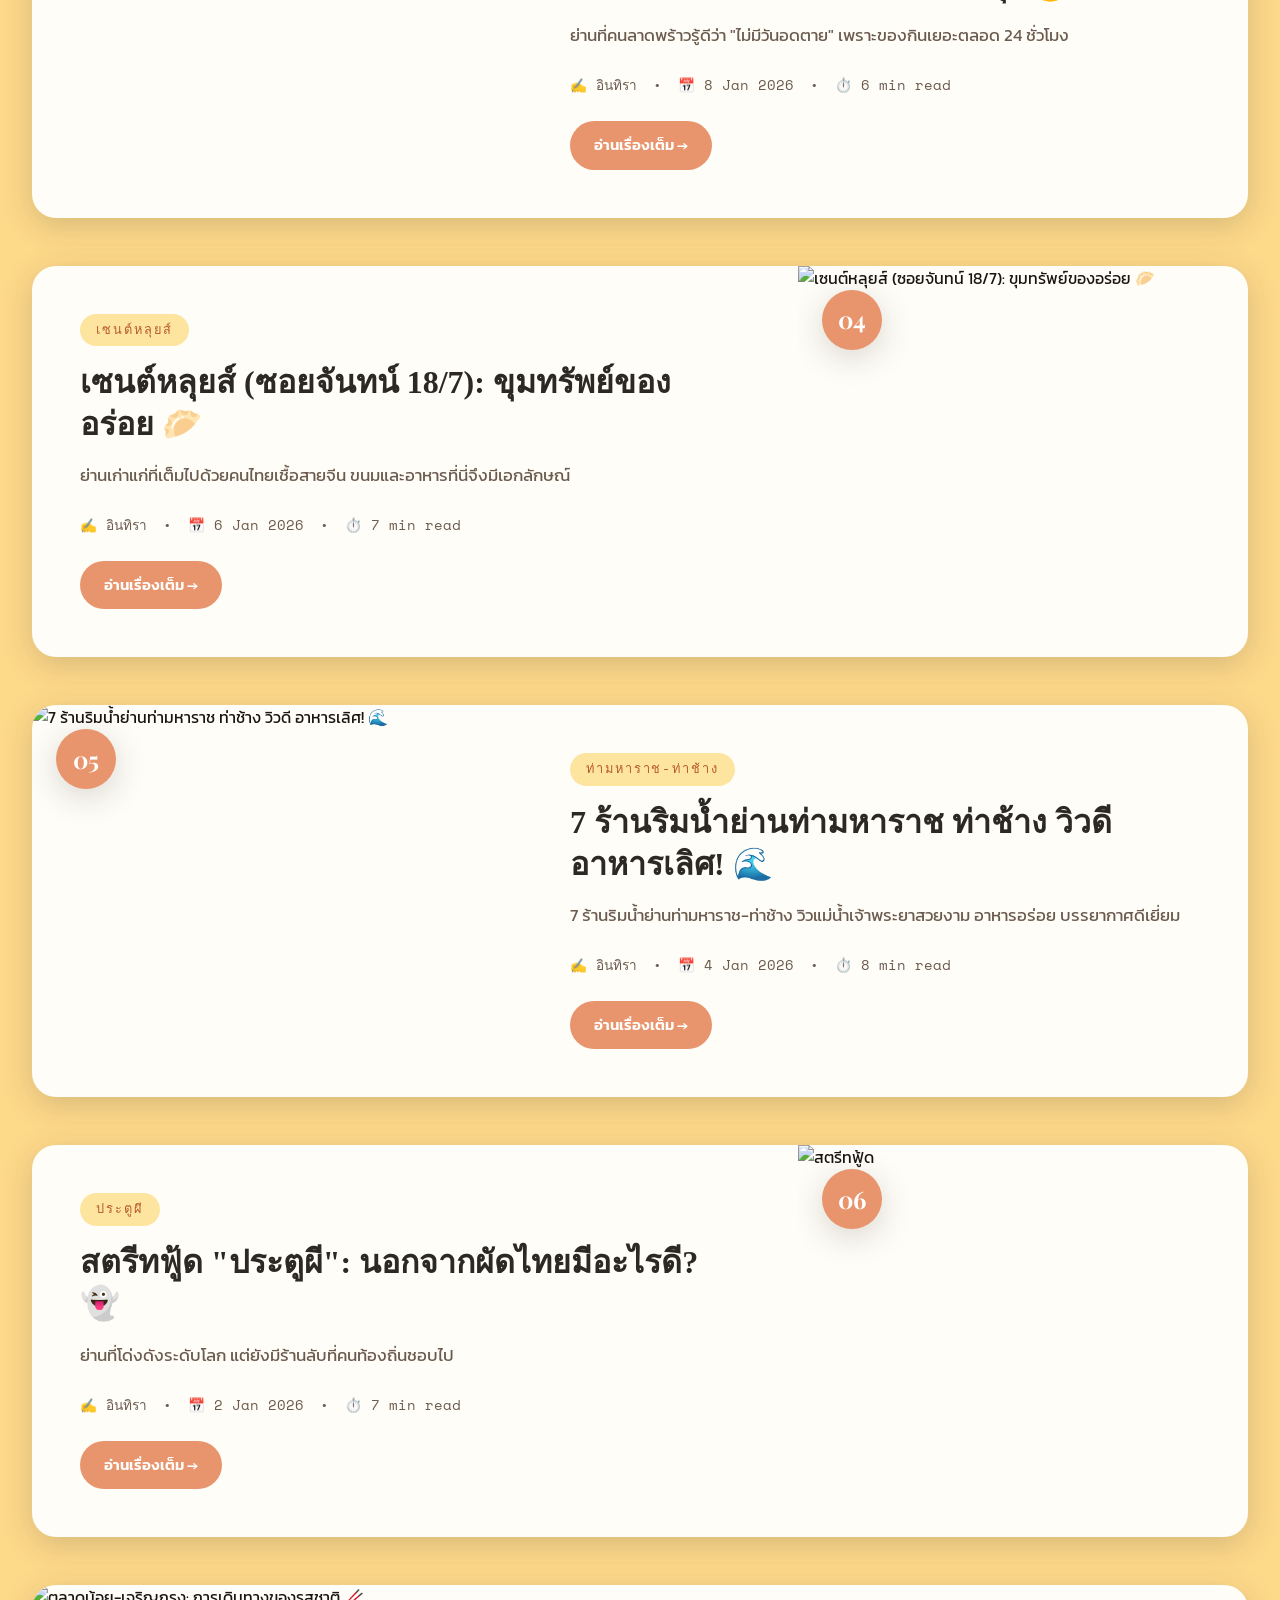
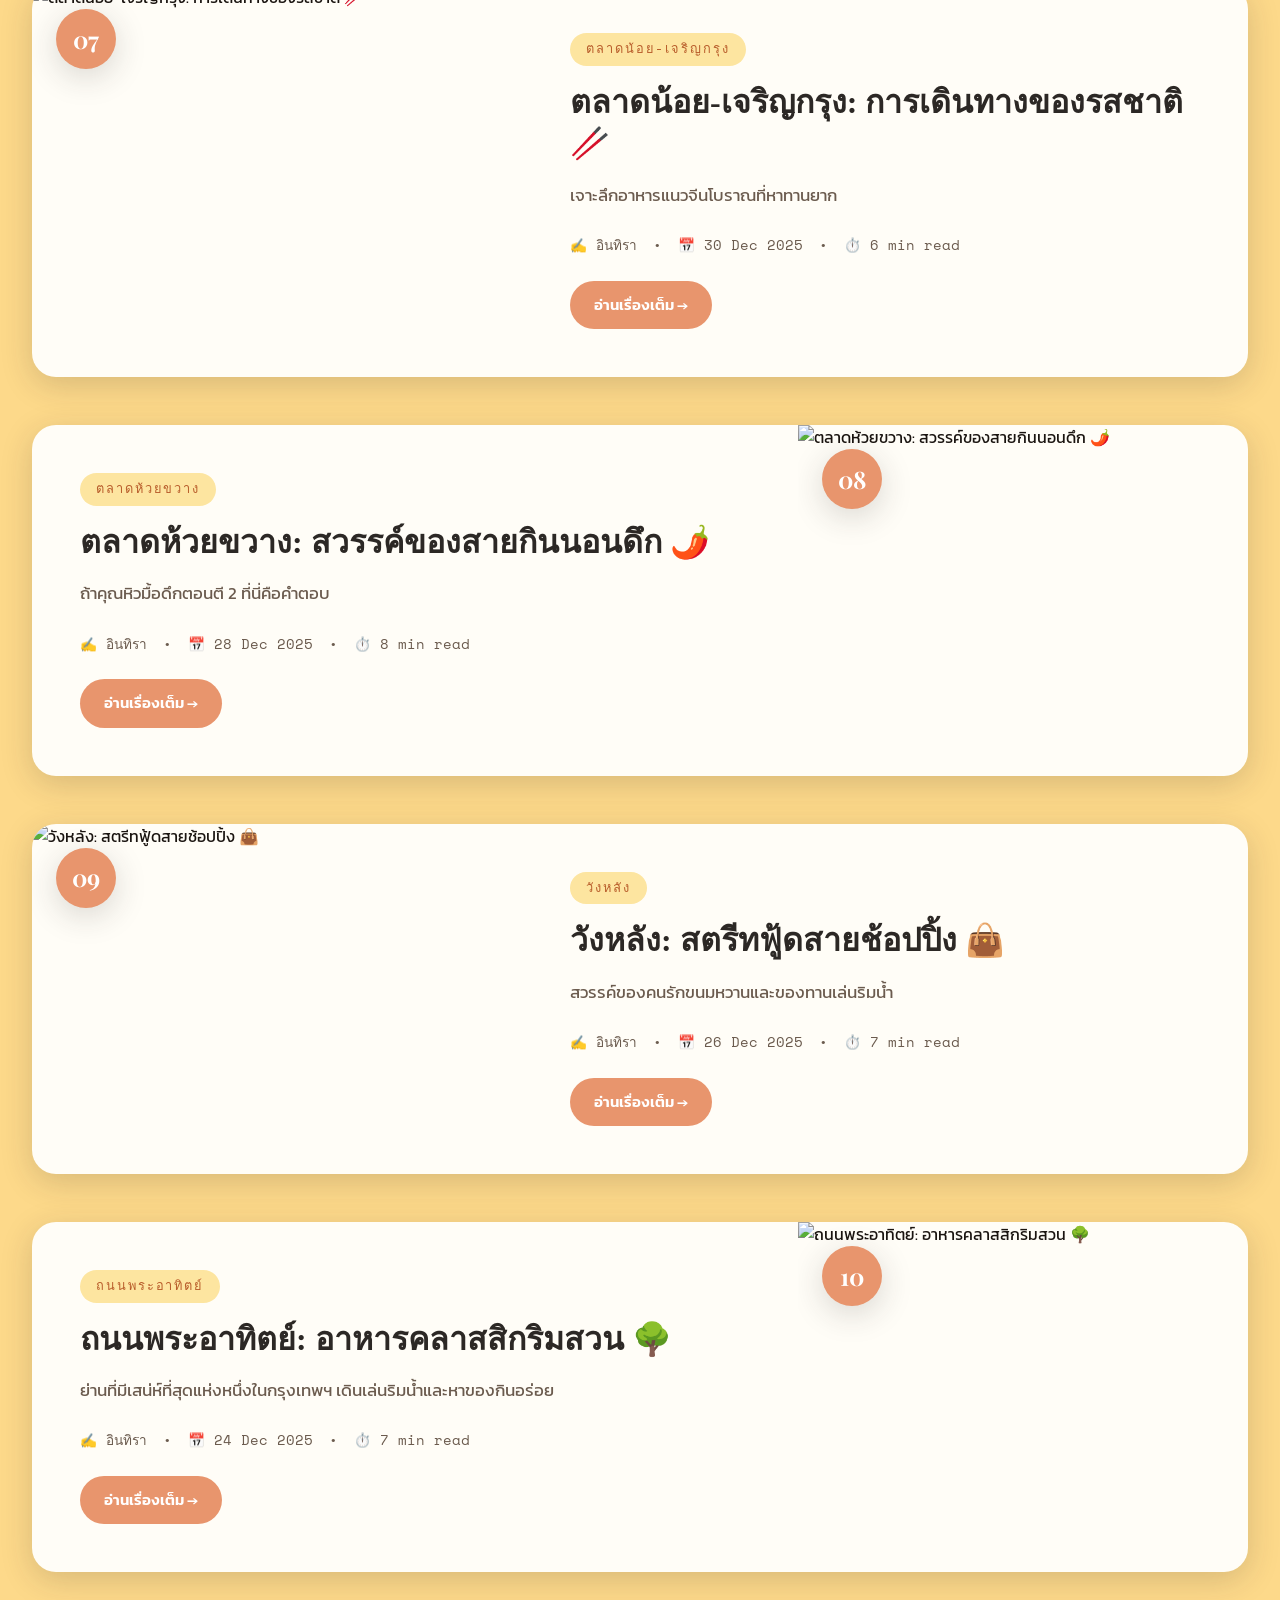
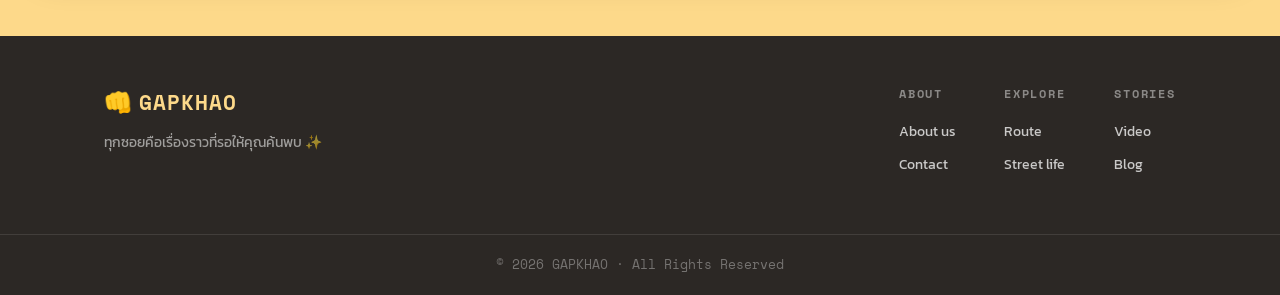
==== commit 8776d27b: "Add files via upload" ====
--- a/GAPKHAO/blogs.html
+++ b/GAPKHAO/blogs.html
@@ -78,7 +78,7 @@
         <div class="footer-col">
           <h4 data-translate="footer.about">ABOUT</h4>
           <a href="#" data-translate="footer.aboutUs">About us</a>
-          <a href="#" data-translate="footer.contact">Contact</a>
+          <a href="contact.html" data-translate="footer.contact">Contact</a>
         </div>
         <div class="footer-col">
           <h4 data-translate="footer.explore">EXPLORE</h4>
--- a/GAPKHAO/css/stories-blog.css
+++ b/GAPKHAO/css/stories-blog.css
@@ -502,3 +502,14 @@
 .blog-card-new {
   position: relative;
 }
+
+/* ── Blog Review Author ─────────────────────────────────────── */
+.blog-review-author {
+  font-size: 0.85rem;
+  color: #8B6914;
+  font-style: italic;
+  margin-top: -0.5rem;
+  margin-bottom: 1.5rem;
+  padding-left: 1rem;
+  border-left: 3px solid #D4A574;
+}
